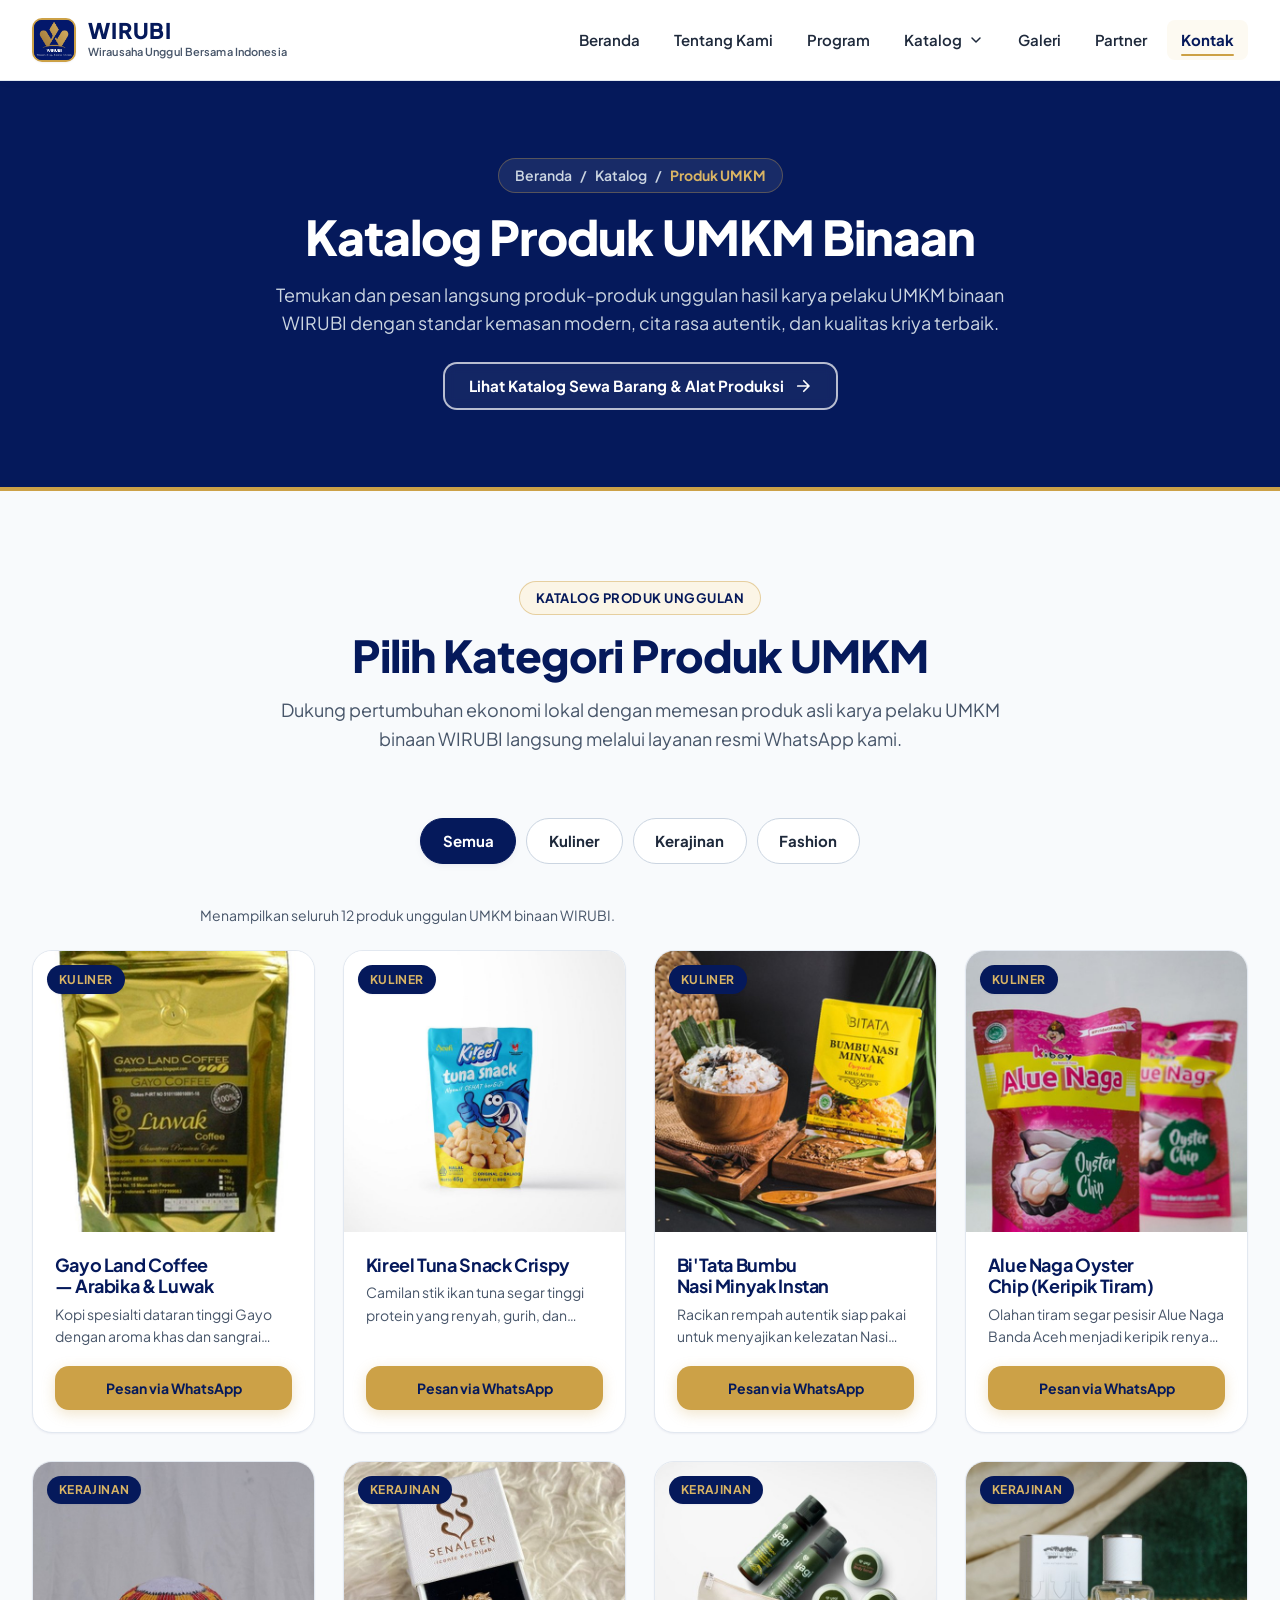
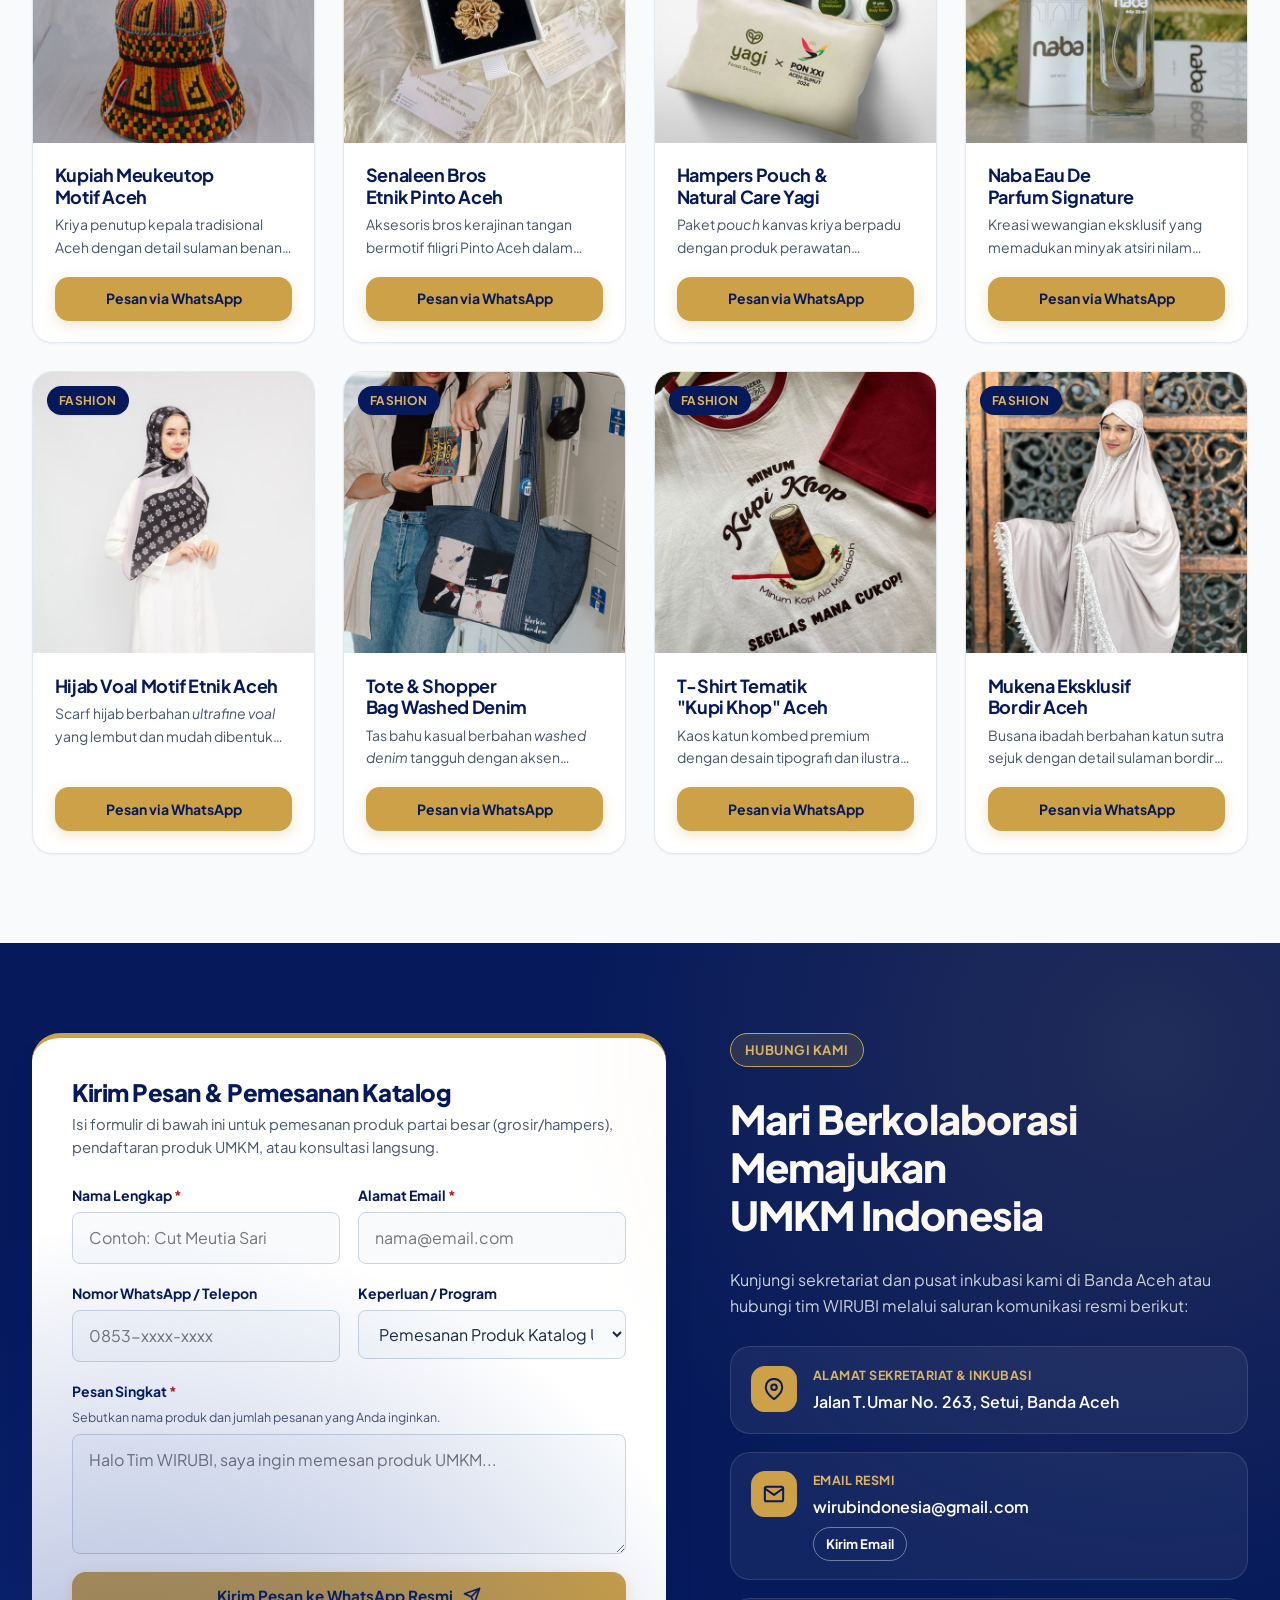
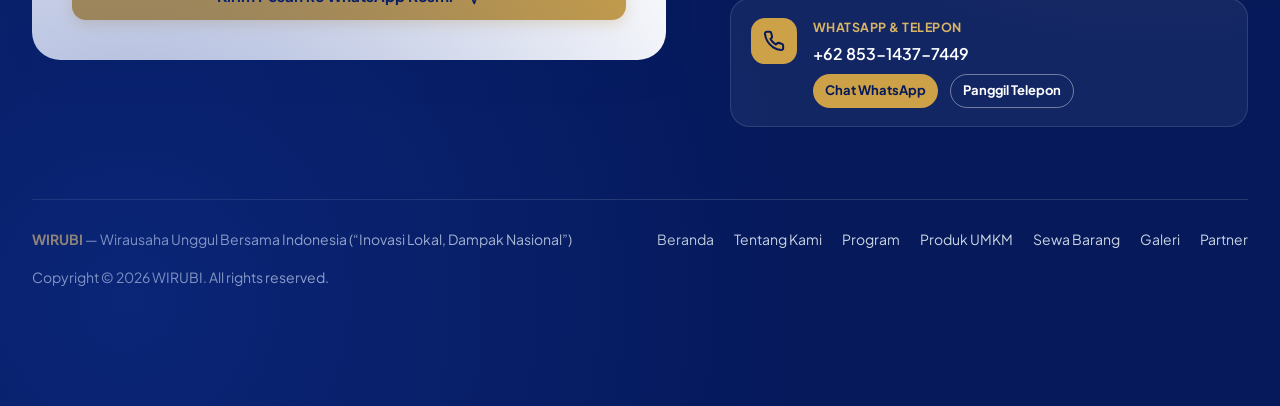
==== katalog-produk.html @ 093b43d0 "Add files via upload" ====
<!DOCTYPE html>
<html lang="id">
<head>
  <meta charset="utf-8">
  <meta name="viewport" content="width=device-width, initial-scale=1.0">
  <title>Katalog Produk UMKM Binaan — WIRUBI (Wirausaha Unggul Bersama Indonesia)</title>
  <meta name="description" content="Katalog produk unggulan karya UMKM binaan WIRUBI meliputi kategori Kuliner, Kerajinan, dan Fashion dengan pemesanan langsung via WhatsApp.">
  <meta name="theme-color" content="#05195B">

  <!-- Preconnect & Google Fonts (Plus Jakarta Sans) -->
  <link rel="preconnect" href="https://fonts.googleapis.com">
  <link rel="preconnect" href="https://fonts.gstatic.com" crossorigin>
  <link href="https://fonts.googleapis.com/css2?family=Plus+Jakarta+Sans:wght@400;500;600;700;800&display=swap" rel="stylesheet">

  <!-- Main Stylesheet -->
  <link rel="stylesheet" href="css/styles.css">

  <!-- Deferred Interactive Script -->
  <script defer src="js/main.js"></script>
</head>
<body>
  <!-- Skip Link for Accessibility -->
  <a href="#produk-umkm" class="skip-link">Lewati ke katalog produk</a>

  <!-- ====================================================================
       STICKY HEADER & NAVIGATION
       ==================================================================== -->
  <div class="site-header-wrapper">
    <header class="site-header">
      <div class="container navbar">
        <!-- Brand Logo Area (Left) -->
        <a href="index.html" class="brand" aria-label="WIRUBI - Wirausaha Unggul Bersama Indonesia, Kembali ke Beranda">
          <div class="brand__box">
            <img
              src="logo_wirubu.jpg.jpeg"
              alt="Logo Resmi WIRUBI"
              class="brand__logo-img"
              width="44"
              height="44"
            >
          </div>
          <div class="brand__text">
            <span class="brand__name">WIRUBI</span>
            <span class="brand__sub">Wirausaha Unggul Bersama Indonesia</span>
          </div>
        </a>

        <!-- Hamburger Toggle Button (Mobile & Tablet) -->
        <button
          type="button"
          id="nav-toggle"
          class="nav-toggle"
          aria-expanded="false"
          aria-controls="nav-panel"
          aria-label="Buka menu navigasi"
        >
          <svg class="nav-toggle__icon icon-menu" viewBox="0 0 24 24" fill="none" stroke="currentColor" stroke-width="2.25" stroke-linecap="round" aria-hidden="true">
            <path d="M4 6h16M4 12h16M4 18h16"/>
          </svg>
          <svg class="nav-toggle__icon icon-close" viewBox="0 0 24 24" fill="none" stroke="currentColor" stroke-width="2.25" stroke-linecap="round" aria-hidden="true">
            <path d="M6 6l12 12M6 18L18 6"/>
          </svg>
        </button>

        <!-- Navigation Menu (Right) -->
        <div id="nav-panel" class="nav-panel">
          <nav aria-label="Navigasi Utama">
            <ul class="nav-menu" role="list">
              <li><a href="index.html#beranda" class="nav-link">Beranda</a></li>
              <li><a href="index.html#tentang" class="nav-link">Tentang Kami</a></li>
              <li><a href="index.html#program" class="nav-link">Program</a></li>
              <li class="nav-dropdown">
                <button
                  type="button"
                  class="nav-link nav-dropdown__toggle"
                  aria-expanded="false"
                  aria-haspopup="true"
                  aria-current="true"
                  data-active-page="true"
                >
                  <span>Katalog</span>
                  <svg class="nav-dropdown__arrow" width="16" height="16" viewBox="0 0 24 24" fill="none" stroke="currentColor" stroke-width="2.25" stroke-linecap="round" stroke-linejoin="round" aria-hidden="true">
                    <polyline points="6 9 12 15 18 9"/>
                  </svg>
                </button>
                <ul class="nav-dropdown__menu" role="list" aria-label="Sub-menu Katalog">
                  <li>
                    <a href="katalog-produk.html" class="nav-dropdown__item" aria-current="page">Produk UMKM</a>
                  </li>
                  <li>
                    <a href="sewa-barang.html" class="nav-dropdown__item">Sewa Barang</a>
                  </li>
                </ul>
              </li>
              <li><a href="index.html#galeri" class="nav-link">Galeri</a></li>
              <li><a href="index.html#partner" class="nav-link">Partner</a></li>
              <li><a href="#kontak" class="nav-link">Kontak</a></li>
            </ul>
          </nav>
        </div>
      </div>
    </header>
  </div>

  <main id="main-content">
    <!-- ==================================================================
         PAGE HEADER BANNER
         ================================================================== -->
    <section class="page-banner" aria-labelledby="page-heading">
      <div class="container page-banner__inner">
        <nav aria-label="Breadcrumb" class="breadcrumb">
          <a href="index.html">Beranda</a>
          <span aria-hidden="true">/</span>
          <span>Katalog</span>
          <span aria-hidden="true">/</span>
          <span class="breadcrumb__current" aria-current="page">Produk UMKM</span>
        </nav>

        <h1 id="page-heading" class="page-banner__title">Katalog Produk UMKM Binaan</h1>
        <p class="page-banner__desc">
          Temukan dan pesan langsung produk-produk unggulan hasil karya pelaku UMKM binaan WIRUBI dengan standar kemasan modern, cita rasa autentik, dan kualitas kriya terbaik.
        </p>

        <div class="page-banner__switch">
          <a href="sewa-barang.html" class="btn btn--outline-white">
            <span>Lihat Katalog Sewa Barang &amp; Alat Produksi</span>
            <svg width="18" height="18" viewBox="0 0 24 24" fill="none" stroke="currentColor" stroke-width="2.25" stroke-linecap="round" stroke-linejoin="round" aria-hidden="true">
              <path d="M5 12h14M13 5l7 7-7 7"/>
            </svg>
          </a>
        </div>
      </div>
    </section>

    <!-- ==================================================================
         DAFTAR PRODUK UMKM BINAAN (#produk-umkm)
         ================================================================== -->
    <section id="produk-umkm" class="section section--canvas" aria-labelledby="katalog-heading">
      <div class="container">
        <div class="section-header">
          <span class="section-eyebrow">Katalog Produk Unggulan</span>
          <h2 id="katalog-heading" class="section-title">Pilih Kategori Produk UMKM</h2>
          <p>
            Dukung pertumbuhan ekonomi lokal dengan memesan produk asli karya pelaku UMKM binaan WIRUBI langsung melalui layanan resmi WhatsApp kami.
          </p>
        </div>

        <!-- Filter Kategori (Semua, Kuliner, Kerajinan, Fashion) -->
        <search aria-label="Filter kategori produk UMKM">
          <div class="catalog-filter" role="group" aria-label="Pilih kategori produk">
            <button type="button" class="filter-btn" data-filter="all" aria-pressed="true">Semua</button>
            <button type="button" class="filter-btn" data-filter="kuliner" aria-pressed="false">Kuliner</button>
            <button type="button" class="filter-btn" data-filter="kerajinan" aria-pressed="false">Kerajinan</button>
            <button type="button" class="filter-btn" data-filter="fashion" aria-pressed="false">Fashion</button>
          </div>
        </search>

        <p id="catalog-status" class="catalog-status" data-catalog-type="produk" aria-live="polite">
          Menampilkan seluruh 12 produk unggulan UMKM binaan WIRUBI.
        </p>

        <!-- Grid Produk (Rasio Gambar 1:1) -->
        <div class="catalog-grid">
          <!-- Produk 1: Kuliner -->
          <article class="product-card" data-category="kuliner">
            <div class="product-card__media">
              <img
                src="assets/images/produk-kopi-gayo.jpg"
                alt="Gayo Land Coffee - Kopi Arabika & Luwak Gayo Kemasan Premium"
                class="product-card__img"
                width="600"
                height="600"
                loading="lazy"
              >
              <span class="product-card__badge">Kuliner</span>
            </div>
            <div class="product-card__body">
              <div>
                <h3 class="product-card__title">Gayo Land Coffee — Arabika &amp; Luwak</h3>
                <p class="product-card__desc">
                  Kopi spesialti dataran tinggi Gayo dengan aroma khas dan sangrai presisi dalam kemasan <em>standing pouch</em> premium.
                </p>
              </div>
              <a
                href="https://wa.me/6285314377449?text=Halo%20WIRUBI,%20saya%20ingin%20memesan%20produk%20UMKM%20*Gayo%20Land%20Coffee%20(Arabika%20%26%20Luwak)*."
                target="_blank"
                rel="noopener noreferrer"
                class="btn btn--gold product-card__cta"
              >
                <span>Pesan via WhatsApp</span>
              </a>
            </div>
          </article>

          <!-- Produk 2: Kuliner -->
          <article class="product-card" data-category="kuliner">
            <div class="product-card__media">
              <img
                src="assets/images/produk-tuna-snack.jpg"
                alt="Kireel Tuna Snack - Camilan Ikan Tuna Gurih Khas Aceh"
                class="product-card__img"
                width="600"
                height="600"
                loading="lazy"
              >
              <span class="product-card__badge">Kuliner</span>
            </div>
            <div class="product-card__body">
              <div>
                <h3 class="product-card__title">Kireel Tuna Snack Crispy</h3>
                <p class="product-card__desc">
                  Camilan stik ikan tuna segar tinggi protein yang renyah, gurih, dan bebas pengawet buatan.
                </p>
              </div>
              <a
                href="https://wa.me/6285314377449?text=Halo%20WIRUBI,%20saya%20ingin%20memesan%20produk%20UMKM%20*Kireel%20Tuna%20Snack%20Crispy*."
                target="_blank"
                rel="noopener noreferrer"
                class="btn btn--gold product-card__cta"
              >
                <span>Pesan via WhatsApp</span>
              </a>
            </div>
          </article>

          <!-- Produk 3: Kuliner -->
          <article class="product-card" data-category="kuliner">
            <div class="product-card__media">
              <img
                src="assets/images/produk-bumbu-nasi.jpg"
                alt="Bi'Tata Bumbu Nasi Minyak & Rempah Khas Aceh"
                class="product-card__img"
                width="600"
                height="600"
                loading="lazy"
              >
              <span class="product-card__badge">Kuliner</span>
            </div>
            <div class="product-card__body">
              <div>
                <h3 class="product-card__title">Bi'Tata Bumbu Nasi Minyak Instan</h3>
                <p class="product-card__desc">
                  Racikan rempah autentik siap pakai untuk menyajikan kelezatan Nasi Minyak khas Aceh secara praktis di rumah.
                </p>
              </div>
              <a
                href="https://wa.me/6285314377449?text=Halo%20WIRUBI,%20saya%20ingin%20memesan%20produk%20UMKM%20*Bi'Tata%20Bumbu%20Nasi%20Minyak%20Instan*."
                target="_blank"
                rel="noopener noreferrer"
                class="btn btn--gold product-card__cta"
              >
                <span>Pesan via WhatsApp</span>
              </a>
            </div>
          </article>

          <!-- Produk 4: Kuliner -->
          <article class="product-card" data-category="kuliner">
            <div class="product-card__media">
              <img
                src="assets/images/produk-keripik-tiram.jpg"
                alt="Alue Naga Oyster Chip - Keripik Tiram Renyah Khas Pesisir Banda Aceh"
                class="product-card__img"
                width="600"
                height="600"
                loading="lazy"
              >
              <span class="product-card__badge">Kuliner</span>
            </div>
            <div class="product-card__body">
              <div>
                <h3 class="product-card__title">Alue Naga Oyster Chip (Keripik Tiram)</h3>
                <p class="product-card__desc">
                  Olahan tiram segar pesisir Alue Naga Banda Aceh menjadi keripik renyah bernutrisi tinggi dalam kemasan higienis.
                </p>
              </div>
              <a
                href="https://wa.me/6285314377449?text=Halo%20WIRUBI,%20saya%20ingin%20memesan%20produk%20UMKM%20*Alue%20Naga%20Oyster%20Chip%20(Keripik%20Tiram)*."
                target="_blank"
                rel="noopener noreferrer"
                class="btn btn--gold product-card__cta"
              >
                <span>Pesan via WhatsApp</span>
              </a>
            </div>
          </article>

          <!-- Produk 5: Kerajinan -->
          <article class="product-card" data-category="kerajinan">
            <div class="product-card__media">
              <img
                src="assets/images/produk-kupiah-aceh.jpg"
                alt="Kupiah Meukeutop Motif Tradisional Aceh"
                class="product-card__img"
                width="600"
                height="600"
                loading="lazy"
              >
              <span class="product-card__badge">Kerajinan</span>
            </div>
            <div class="product-card__body">
              <div>
                <h3 class="product-card__title">Kupiah Meukeutop Motif Aceh</h3>
                <p class="product-card__desc">
                  Kriya penutup kepala tradisional Aceh dengan detail sulaman benang presisi dan perpaduan warna budaya yang elegan.
                </p>
              </div>
              <a
                href="https://wa.me/6285314377449?text=Halo%20WIRUBI,%20saya%20ingin%20memesan%20produk%20UMKM%20*Kupiah%20Meukeutop%20Motif%20Aceh*."
                target="_blank"
                rel="noopener noreferrer"
                class="btn btn--gold product-card__cta"
              >
                <span>Pesan via WhatsApp</span>
              </a>
            </div>
          </article>

          <!-- Produk 6: Kerajinan -->
          <article class="product-card" data-category="kerajinan">
            <div class="product-card__media">
              <img
                src="assets/images/produk-bros-etnik.jpg"
                alt="Senaleen Bros Etnik Pinto Aceh Lapis Emas"
                class="product-card__img"
                width="600"
                height="600"
                loading="lazy"
              >
              <span class="product-card__badge">Kerajinan</span>
            </div>
            <div class="product-card__body">
              <div>
                <h3 class="product-card__title">Senaleen Bros Etnik Pinto Aceh</h3>
                <p class="product-card__desc">
                  Aksesoris bros kerajinan tangan bermotif filigri Pinto Aceh dalam kotak eksklusif, cocok untuk cenderamata resmi.
                </p>
              </div>
              <a
                href="https://wa.me/6285314377449?text=Halo%20WIRUBI,%20saya%20ingin%20memesan%20produk%20UMKM%20*Senaleen%20Bros%20Etnik%20Pinto%20Aceh*."
                target="_blank"
                rel="noopener noreferrer"
                class="btn btn--gold product-card__cta"
              >
                <span>Pesan via WhatsApp</span>
              </a>
            </div>
          </article>

          <!-- Produk 7: Kerajinan -->
          <article class="product-card" data-category="kerajinan">
            <div class="product-card__media">
              <img
                src="assets/images/produk-hampers-yagi.jpg"
                alt="Paket Pouch Souvenir & Perawatan Alami Yagi"
                class="product-card__img"
                width="600"
                height="600"
                loading="lazy"
              >
              <span class="product-card__badge">Kerajinan</span>
            </div>
            <div class="product-card__body">
              <div>
                <h3 class="product-card__title">Hampers Pouch &amp; Natural Care Yagi</h3>
                <p class="product-card__desc">
                  Paket <em>pouch</em> kanvas kriya berpadu dengan produk perawatan berbahan alami lokal yang ramah lingkungan.
                </p>
              </div>
              <a
                href="https://wa.me/6285314377449?text=Halo%20WIRUBI,%20saya%20ingin%20memesan%20produk%20UMKM%20*Hampers%20Pouch%20%26%20Natural%20Care%20Yagi*."
                target="_blank"
                rel="noopener noreferrer"
                class="btn btn--gold product-card__cta"
              >
                <span>Pesan via WhatsApp</span>
              </a>
            </div>
          </article>

          <!-- Produk 8: Kerajinan -->
          <article class="product-card" data-category="kerajinan">
            <div class="product-card__media">
              <img
                src="assets/images/produk-parfum-naba.jpg"
                alt="Naba Eau De Parfum Kreasi Wewangian Lokal"
                class="product-card__img"
                width="600"
                height="600"
                loading="lazy"
              >
              <span class="product-card__badge">Kerajinan</span>
            </div>
            <div class="product-card__body">
              <div>
                <h3 class="product-card__title">Naba Eau De Parfum Signature</h3>
                <p class="product-card__desc">
                  Kreasi wewangian eksklusif yang memadukan minyak atsiri nilam Aceh berkualitas ekspor dengan ketahanan aroma sepanjang hari.
                </p>
              </div>
              <a
                href="https://wa.me/6285314377449?text=Halo%20WIRUBI,%20saya%20ingin%20memesan%20produk%20UMKM%20*Naba%20Eau%20De%20Parfum%20Signature*."
                target="_blank"
                rel="noopener noreferrer"
                class="btn btn--gold product-card__cta"
              >
                <span>Pesan via WhatsApp</span>
              </a>
            </div>
          </article>

          <!-- Produk 9: Fashion -->
          <article class="product-card" data-category="fashion">
            <div class="product-card__media">
              <img
                src="assets/images/produk-hijab-etnik.jpg"
                alt="Hijab Voal Motif Etnik Kontemporer Aceh"
                class="product-card__img"
                width="600"
                height="600"
                loading="lazy"
              >
              <span class="product-card__badge">Fashion</span>
            </div>
            <div class="product-card__body">
              <div>
                <h3 class="product-card__title">Hijab Voal Motif Etnik Aceh</h3>
                <p class="product-card__desc">
                  Scarf hijab berbahan <em>ultrafine voal</em> yang lembut dan mudah dibentuk dengan motif geometris khas warisan budaya Aceh.
                </p>
              </div>
              <a
                href="https://wa.me/6285314377449?text=Halo%20WIRUBI,%20saya%20ingin%20memesan%20produk%20UMKM%20*Hijab%20Voal%20Motif%20Etnik%20Aceh*."
                target="_blank"
                rel="noopener noreferrer"
                class="btn btn--gold product-card__cta"
              >
                <span>Pesan via WhatsApp</span>
              </a>
            </div>
          </article>

          <!-- Produk 10: Fashion -->
          <article class="product-card" data-category="fashion">
            <div class="product-card__media">
              <img
                src="assets/images/produk-totebag-denim.jpg"
                alt="Tote & Shopper Bag Washed Denim Motif Lokal"
                class="product-card__img"
                width="600"
                height="600"
                loading="lazy"
              >
              <span class="product-card__badge">Fashion</span>
            </div>
            <div class="product-card__body">
              <div>
                <h3 class="product-card__title">Tote &amp; Shopper Bag Washed Denim</h3>
                <p class="product-card__desc">
                  Tas bahu kasual berbahan <em>washed denim</em> tangguh dengan aksen ilustrasi budaya lokal dan kompartemen fungsional.
                </p>
              </div>
              <a
                href="https://wa.me/6285314377449?text=Halo%20WIRUBI,%20saya%20ingin%20memesan%20produk%20UMKM%20*Tote%20%26%20Shopper%20Bag%20Washed%20Denim*."
                target="_blank"
                rel="noopener noreferrer"
                class="btn btn--gold product-card__cta"
              >
                <span>Pesan via WhatsApp</span>
              </a>
            </div>
          </article>

          <!-- Produk 11: Fashion -->
          <article class="product-card" data-category="fashion">
            <div class="product-card__media">
              <img
                src="assets/images/produk-kaos-aceh.jpg"
                alt="Kaos Katun Ilustrasi Kupi Khop Khas Aceh"
                class="product-card__img"
                width="600"
                height="600"
                loading="lazy"
              >
              <span class="product-card__badge">Fashion</span>
            </div>
            <div class="product-card__body">
              <div>
                <h3 class="product-card__title">T-Shirt Tematik "Kupi Khop" Aceh</h3>
                <p class="product-card__desc">
                  Kaos katun kombed premium dengan desain tipografi dan ilustrasi kreatif yang mengangkat cerita kuliner dan tradisi lokal.
                </p>
              </div>
              <a
                href="https://wa.me/6285314377449?text=Halo%20WIRUBI,%20saya%20ingin%20memesan%20produk%20UMKM%20*T-Shirt%20Tematik%20Kupi%20Khop%20Aceh*."
                target="_blank"
                rel="noopener noreferrer"
                class="btn btn--gold product-card__cta"
              >
                <span>Pesan via WhatsApp</span>
              </a>
            </div>
          </article>

          <!-- Produk 12: Fashion -->
          <article class="product-card" data-category="fashion">
            <div class="product-card__media">
              <img
                src="assets/images/produk-mukena-bordir.jpg"
                alt="Mukena Eksklusif Bordir Kerawang Khas Aceh"
                class="product-card__img"
                width="600"
                height="600"
                loading="lazy"
              >
              <span class="product-card__badge">Fashion</span>
            </div>
            <div class="product-card__body">
              <div>
                <h3 class="product-card__title">Mukena Eksklusif Bordir Aceh</h3>
                <p class="product-card__desc">
                  Busana ibadah berbahan katun sutra sejuk dengan detail sulaman bordir khas pengrajin perempuan binaan WIRUBI.
                </p>
              </div>
              <a
                href="https://wa.me/6285314377449?text=Halo%20WIRUBI,%20saya%20ingin%20memesan%20produk%20UMKM%20*Mukena%20Eksklusif%20Bordir%20Aceh*."
                target="_blank"
                rel="noopener noreferrer"
                class="btn btn--gold product-card__cta"
              >
                <span>Pesan via WhatsApp</span>
              </a>
            </div>
          </article>
        </div>
      </div>
    </section>
  </main>

  <!-- ====================================================================
       KONTAK & FOOTER (#kontak)
       ==================================================================== -->
  <footer id="kontak" class="section contact-footer" aria-labelledby="kontak-heading">
    <div class="container">
      <div class="contact-grid">
        <!-- Sebelah Kiri: Form Pesan Singkat / Hubungi Kami -->
        <div class="contact-form-card">
          <h2 class="contact-form-card__title">Kirim Pesan &amp; Pemesanan Katalog</h2>
          <p class="contact-form-card__subtitle">
            Isi formulir di bawah ini untuk pemesanan produk partai besar (grosir/hampers), pendaftaran produk UMKM, atau konsultasi langsung.
          </p>

          <form id="contact-form" action="#kontak" method="POST" novalidate>
            <div class="form-row form-row--2col">
              <div class="form-field">
                <label for="nama" class="form-label">Nama Lengkap <span aria-hidden="true">*</span></label>
                <input
                  type="text"
                  id="nama"
                  name="nama"
                  class="form-control"
                  autocomplete="name"
                  placeholder="Contoh: Cut Meutia Sari"
                  required
                >
                <span class="field-error">Mohon isi nama lengkap Anda.</span>
              </div>

              <div class="form-field">
                <label for="email" class="form-label">Alamat Email <span aria-hidden="true">*</span></label>
                <input
                  type="email"
                  id="email"
                  name="email"
                  class="form-control"
                  autocomplete="email"
                  inputmode="email"
                  autocorrect="off"
                  autocapitalize="off"
                  spellcheck="false"
                  placeholder="nama@email.com"
                  required
                >
                <span class="field-error">Mohon masukkan alamat email yang valid.</span>
              </div>
            </div>

            <div class="form-row form-row--2col">
              <div class="form-field">
                <label for="telepon" class="form-label">Nomor WhatsApp / Telepon</label>
                <input
                  type="tel"
                  id="telepon"
                  name="telepon"
                  class="form-control"
                  autocomplete="tel"
                  inputmode="tel"
                  placeholder="0853-xxxx-xxxx"
                >
              </div>

              <div class="form-field">
                <label for="topik" class="form-label">Keperluan / Program</label>
                <select id="topik" name="topik" class="form-control">
                  <option value="Pemesanan Produk Katalog UMKM" selected>Pemesanan Produk Katalog UMKM</option>
                  <option value="Sewa Barang & Peralatan Produksi UMKM">Sewa Barang &amp; Peralatan Produksi UMKM</option>
                  <option value="Pendaftaran UMKM Binaan & Mentoring">Pendaftaran UMKM Binaan &amp; Mentoring</option>
                  <option value="Kerja Sama Kemitraan / Sponsor">Kerja Sama Kemitraan / Sponsor</option>
                </select>
              </div>
            </div>

            <div class="form-row">
              <div class="form-field">
                <label for="pesan" class="form-label">Pesan Singkat <span aria-hidden="true">*</span></label>
                <span id="pesan-hint" class="form-hint">Sebutkan nama produk dan jumlah pesanan yang Anda inginkan.</span>
                <textarea
                  id="pesan"
                  name="pesan"
                  class="form-control"
                  aria-describedby="pesan-hint"
                  placeholder="Halo Tim WIRUBI, saya ingin memesan produk UMKM..."
                  required
                ></textarea>
                <span class="field-error">Mohon tuliskan pesan singkat Anda.</span>
              </div>
            </div>

            <button type="submit" class="btn btn--gold" style="inline-size: 100%;">
              <span>Kirim Pesan ke WhatsApp Resmi</span>
              <svg width="18" height="18" viewBox="0 0 24 24" fill="none" stroke="currentColor" stroke-width="2.25" stroke-linecap="round" stroke-linejoin="round" aria-hidden="true">
                <line x1="22" y1="2" x2="11" y2="13"/>
                <polygon points="22 2 15 22 11 13 2 9 22 2"/>
              </svg>
            </button>

            <div id="form-status" class="form-status form-status--success" role="status" aria-live="polite" hidden></div>
          </form>
        </div>

        <!-- Sebelah Kanan: Informasi Kontak Resmi -->
        <div class="contact-info">
          <span class="contact-info__eyebrow">Hubungi Kami</span>
          <h2 id="kontak-heading" class="contact-info__title">Mari Berkolaborasi Memajukan UMKM Indonesia</h2>
          <p class="contact-info__desc">
            Kunjungi sekretariat dan pusat inkubasi kami di Banda Aceh atau hubungi tim WIRUBI melalui saluran komunikasi resmi berikut:
          </p>

          <div class="contact-list">
            <!-- Alamat -->
            <div class="contact-item">
              <div class="contact-item__icon" aria-hidden="true">
                <svg width="22" height="22" viewBox="0 0 24 24" fill="none" stroke="currentColor" stroke-width="2.2" stroke-linecap="round" stroke-linejoin="round">
                  <path d="M21 10c0 7-9 13-9 13s-9-6-9-13a9 9 0 0 1 18 0z"/>
                  <circle cx="12" cy="10" r="3"/>
                </svg>
              </div>
              <div>
                <span class="contact-item__label">Alamat Sekretariat &amp; Inkubasi</span>
                <p class="contact-item__value">Jalan T.Umar No. 263, Setui, Banda Aceh</p>
              </div>
            </div>

            <!-- Email -->
            <div class="contact-item">
              <div class="contact-item__icon" aria-hidden="true">
                <svg width="22" height="22" viewBox="0 0 24 24" fill="none" stroke="currentColor" stroke-width="2.2" stroke-linecap="round" stroke-linejoin="round">
                  <path d="M4 4h16c1.1 0 2 .9 2 2v12c0 1.1-.9 2-2 2H4c-1.1 0-2-.9-2-2V6c0-1.1.9-2 2-2z"/>
                  <polyline points="22,6 12,13 2,6"/>
                </svg>
              </div>
              <div>
                <span class="contact-item__label">Email Resmi</span>
                <p class="contact-item__value">
                  <a href="mailto:wirubindonesia@gmail.com">wirubindonesia@gmail.com</a>
                </p>
                <div class="contact-item__links">
                  <a href="mailto:wirubindonesia@gmail.com" class="contact-chip contact-chip--outline">
                    Kirim Email
                  </a>
                </div>
              </div>
            </div>

            <!-- WhatsApp / Telepon -->
            <div class="contact-item">
              <div class="contact-item__icon" aria-hidden="true">
                <svg width="22" height="22" viewBox="0 0 24 24" fill="none" stroke="currentColor" stroke-width="2.2" stroke-linecap="round" stroke-linejoin="round">
                  <path d="M22 16.92v3a2 2 0 0 1-2.18 2 19.79 19.79 0 0 1-8.63-3.07 19.5 19.5 0 0 1-6-6 19.79 19.79 0 0 1-3.07-8.67A2 2 0 0 1 4.11 2h3a2 2 0 0 1 2 1.72 12.84 12.84 0 0 0 .7 2.81 2 2 0 0 1-.45 2.11L8.09 9.91a16 16 0 0 0 6 6l1.27-1.27a2 2 0 0 1 2.11-.45 12.84 12.84 0 0 0 2.81.7A2 2 0 0 1 22 16.92z"/>
                </svg>
              </div>
              <div>
                <span class="contact-item__label">WhatsApp &amp; Telepon</span>
                <p class="contact-item__value">+62 853-1437-7449</p>
                <div class="contact-item__links">
                  <a
                    href="https://wa.me/6285314377449"
                    target="_blank"
                    rel="noopener noreferrer"
                    class="contact-chip"
                  >
                    Chat WhatsApp
                  </a>
                  <a href="tel:+6285314377449" class="contact-chip contact-chip--outline">
                    Panggil Telepon
                  </a>
                </div>
              </div>
            </div>
          </div>
        </div>
      </div>

      <!-- Footer Bottom Copyright -->
      <div class="footer-bottom">
        <div class="footer-brand-summary">
          <span><strong>WIRUBI</strong> — Wirausaha Unggul Bersama Indonesia (“Inovasi Lokal, Dampak Nasional”)</span>
        </div>

        <nav aria-label="Tautan Footer">
          <ul class="footer-links" role="list">
            <li><a href="index.html#beranda">Beranda</a></li>
            <li><a href="index.html#tentang">Tentang Kami</a></li>
            <li><a href="index.html#program">Program</a></li>
            <li><a href="katalog-produk.html">Produk UMKM</a></li>
            <li><a href="sewa-barang.html">Sewa Barang</a></li>
            <li><a href="index.html#galeri">Galeri</a></li>
            <li><a href="index.html#partner">Partner</a></li>
          </ul>
        </nav>

        <p>Copyright &copy; 2026 WIRUBI. All rights reserved.</p>
      </div>
    </div>
  </footer>
</body>
</html>
---- css/styles.css ----
@layer reset, base, theme, layout, components, utilities;

/* ==========================================================================
   1. RESET LAYER (Targeted semantic resets, no heavy global overrides)
   ========================================================================== */
@layer reset {
  *,
  *::before,
  *::after {
    box-sizing: border-box;
  }

  body,
  h1,
  h2,
  h3,
  h4,
  p,
  figure,
  blockquote,
  dl,
  dd,
  ul,
  ol {
    margin: 0;
  }

  ul,
  ol {
    padding: 0;
    list-style: none;
  }

  img,
  picture,
  svg,
  video {
    display: block;
    max-inline-size: 100%;
    block-size: auto;
  }

  input,
  button,
  textarea,
  select {
    font: inherit;
    color: inherit;
  }
}

/* ==========================================================================
   2. THEME LAYER (60-30-10 Brand Color System & Design Tokens)
   ========================================================================== */
@layer theme {
  :root {
    /* 30% Primary Color: Royal Navy */
    --color-navy-950: #030e35;
    --color-navy-900: #05195B;
    --color-navy-800: #0a2472;
    --color-navy-700: #123499;
    --color-navy-100: #e0e7ff;
    --color-navy-50: #eef2ff;

    /* 60% Secondary / Neutral Canvas */
    --color-white: #FFFFFF;
    --color-canvas: #F8FAFC;
    --color-surface-muted: #F1F5F9;
    --color-border: #E2E8F0;
    --color-border-strong: #CBD5E1;
    --color-text-body: #1E293B;
    --color-text-muted: #475569;
    --color-text-on-navy: #F8FAFC;
    --color-text-on-navy-muted: #CBD5E1;

    /* 10% Accent Color: Warm Gold */
    --color-gold-600: #b58932;
    --color-gold-500: #CCA147;
    --color-gold-400: #d9b464;
    --color-gold-300: #e6cb8a;
    --color-gold-100: #fbf5e6;
    --color-gold-50: #fdfaf2;

    /* Semantic Status Colors (WCAG AA Checked) */
    --color-success: #15803d;
    --color-success-bg: #dcfce7;
    --color-danger: #b91c1c;
    --color-danger-bg: #fee2e2;
    --color-whatsapp: #25D366;
    --color-whatsapp-dark: #128C7E;

    /* Typography */
    --font-sans: 'Plus Jakarta Sans', 'Inter', system-ui, -apple-system, BlinkMacSystemFont, 'Segoe UI', Roboto, sans-serif;
    --font-display: 'Plus Jakarta Sans', system-ui, -apple-system, sans-serif;

    /* Spacing & Sizing */
    --container-max: 1240px;
    --header-height: 5rem;
    --radius-sm: 0.5rem;
    --radius-md: 0.875rem;
    --radius-lg: 1.25rem;
    --radius-xl: 1.75rem;
    --radius-pill: 9999px;

    /* Shadows */
    --shadow-xs: 0 1px 2px 0 rgb(5 25 91 / 0.05);
    --shadow-sm: 0 2px 8px -2px rgb(5 25 91 / 0.08), 0 1px 3px -1px rgb(5 25 91 / 0.05);
    --shadow-md: 0 10px 25px -5px rgb(5 25 91 / 0.08), 0 4px 10px -3px rgb(5 25 91 / 0.04);
    --shadow-lg: 0 20px 40px -12px rgb(5 25 91 / 0.14);
    --shadow-gold: 0 8px 24px -4px rgb(204 161 71 / 0.35);

    /* Transitions */
    --ease-out: cubic-bezier(0.16, 1, 0.3, 1);
    --transition-fast: 180ms cubic-bezier(0.16, 1, 0.3, 1);
    --transition-base: 280ms cubic-bezier(0.16, 1, 0.3, 1);
  }
}

/* ==========================================================================
   3. BASE LAYER
   ========================================================================== */
@layer base {
  html {
    scroll-behavior: smooth;
    scroll-padding-block-start: calc(var(--header-height) + 1rem);
    font-family: var(--font-sans);
    color: var(--color-text-body);
    background-color: var(--color-canvas);
    line-height: 1.6;
    -webkit-text-size-adjust: 100%;
  }

  @media (prefers-reduced-motion: reduce) {
    html {
      scroll-behavior: auto;
    }
    *:not(.marquee-track),
    *::before,
    *::after {
      animation-duration: 0.01ms !important;
      animation-iteration-count: 1 !important;
      transition-duration: 0.01ms !important;
      scroll-behavior: auto !important;
    }
  }

  body {
    min-block-size: 100dvh;
    overflow-x: clip;
    background-color: var(--color-canvas);
    color: var(--color-text-body);
    text-align: start;
  }

  h1,
  h2,
  h3,
  h4 {
    font-family: var(--font-display);
    color: var(--color-navy-900);
    line-height: 1.2;
    letter-spacing: -0.02em;
    text-wrap: balance;
  }

  p {
    text-wrap: pretty;
    max-inline-size: 75ch;
  }

  a {
    color: inherit;
    text-decoration: none;
    transition: color var(--transition-fast);
  }

  /* High-visibility keyboard focus indicator (WCAG 2.4.7 / 2.4.11) */
  :focus-visible {
    outline: 3px solid var(--color-gold-500);
    outline-offset: 3px;
  }

  [inert],
  [inert] * {
    opacity: 0.5;
    pointer-events: none;
    user-select: none;
  }
}

/* ==========================================================================
   4. LAYOUT LAYER
   ========================================================================== */
@layer layout {
  .container {
    inline-size: min(100% - 2.5rem, var(--container-max));
    margin-inline: auto;
  }

  @media (min-width: 768px) {
    .container {
      inline-size: min(100% - 4rem, var(--container-max));
    }
  }

  .section {
    padding-block: clamp(4rem, 7vw, 6.5rem);
    position: relative;
  }

  .section--white {
    background-color: var(--color-white);
  }

  .section--canvas {
    background-color: var(--color-canvas);
  }

  .section--navy {
    background-color: var(--color-navy-900);
    color: var(--color-text-on-navy);
  }

  .section-header {
    max-inline-size: 48rem;
    margin-inline: auto;
    margin-block-end: clamp(2.5rem, 5vw, 4rem);
    text-align: center;
  }

  .section-header p {
    margin-inline: auto;
    color: var(--color-text-muted);
    font-size: clamp(1rem, 0.95rem + 0.25vw, 1.125rem);
    margin-block-start: 0.875rem;
  }

  .section-eyebrow {
    display: inline-flex;
    align-items: center;
    gap: 0.5rem;
    padding: 0.375rem 0.95rem;
    border-radius: var(--radius-pill);
    background-color: var(--color-gold-100);
    color: var(--color-navy-900);
    border: 1px solid rgb(204 161 71 / 0.45);
    font-size: 0.8125rem;
    font-weight: 700;
    letter-spacing: 0.04em;
    text-transform: uppercase;
    margin-block-end: 0.875rem;
  }

  .section-title {
    font-size: clamp(1.875rem, 1.4rem + 2vw, 2.75rem);
    font-weight: 800;
    color: var(--color-navy-900);
  }

  .section--navy .section-title {
    color: var(--color-white);
  }

  .section--navy .section-header p {
    color: var(--color-text-on-navy-muted);
  }
}

/* ==========================================================================
   5. COMPONENTS LAYER
   ========================================================================== */
@layer components {
  /* Skip Link for Keyboard Accessibility */
  .skip-link {
    position: fixed;
    inset-block-start: 0.75rem;
    inset-inline-start: 0.75rem;
    z-index: 9999;
    padding: 0.75rem 1.25rem;
    background-color: var(--color-gold-500);
    color: var(--color-navy-900);
    font-weight: 800;
    border-radius: var(--radius-sm);
    box-shadow: var(--shadow-md);
    transform: translateY(-200%);
    transition: transform var(--transition-fast);
  }

  .skip-link:focus {
    transform: translateY(0);
  }

  /* Buttons (Strict WCAG AA 7.8:1 contrast on Gold CTA) */
  .btn {
    display: inline-flex;
    align-items: center;
    justify-content: safe center;
    gap: 0.625rem;
    min-block-size: 3rem;
    padding: 0.75rem 1.5rem;
    border-radius: var(--radius-md);
    font-weight: 700;
    font-size: 0.95rem;
    line-height: 1.2;
    border: 2px solid transparent;
    cursor: pointer;
    transition:
      transform var(--transition-fast),
      background-color var(--transition-fast),
      border-color var(--transition-fast),
      box-shadow var(--transition-fast),
      color var(--transition-fast);
    text-align: center;
    white-space: nowrap;
  }

  .btn:active:not(:disabled) {
    transform: translateY(1px);
  }

  /* Primary Gold Button: #CCA147 bg with #05195B text (~7.8:1 contrast) */
  .btn--gold {
    background-color: var(--color-gold-500);
    color: var(--color-navy-900);
    box-shadow: 0 4px 14px rgb(204 161 71 / 0.28);
  }

  .btn--gold:hover:not(:disabled) {
    background-color: var(--color-gold-400);
    color: var(--color-navy-950);
    box-shadow: var(--shadow-gold);
    transform: translateY(-2px);
  }

  /* Secondary Outline White Button (Hero) */
  .btn--outline-white {
    background-color: rgb(255 255 255 / 0.06);
    color: var(--color-white);
    border-color: rgb(255 255 255 / 0.7);
    backdrop-filter: blur(6px);
  }

  .btn--outline-white:hover:not(:disabled) {
    background-color: var(--color-white);
    color: var(--color-navy-900);
    border-color: var(--color-white);
    transform: translateY(-2px);
  }

  /* Navy Button */
  .btn--navy {
    background-color: var(--color-navy-900);
    color: var(--color-white);
  }

  .btn--navy:hover:not(:disabled) {
    background-color: var(--color-navy-800);
    transform: translateY(-2px);
    box-shadow: var(--shadow-md);
  }

  /* Outline Navy Button */
  .btn--outline-navy {
    background-color: transparent;
    color: var(--color-navy-900);
    border-color: var(--color-navy-900);
  }

  .btn--outline-navy:hover:not(:disabled) {
    background-color: var(--color-navy-900);
    color: var(--color-white);
    transform: translateY(-2px);
  }

  /* ------------------------------------------------------------------------
     STICKY NAVBAR (#FFFFFF background, #E2E8F0 border, soft drop-shadow)
     ------------------------------------------------------------------------ */
  .site-header-wrapper {
    overflow-anchor: none;
  }

  .site-header {
    position: sticky;
    inset-block-start: 0;
    z-index: 100;
    background-color: var(--color-white);
    border-block-end: 1px solid var(--color-border);
    box-shadow: var(--shadow-sm);
    container-type: scroll-state;
    container-name: site-header;
    transition: box-shadow var(--transition-base), background-color var(--transition-base);
  }

  .site-header.is-stuck {
    background-color: rgb(255 255 255 / 0.96);
    backdrop-filter: blur(12px);
    box-shadow: var(--shadow-md);
  }

  @container site-header scroll-state(stuck: top) {
    .navbar {
      block-size: 4.5rem;
    }
  }

  .navbar {
    display: flex;
    align-items: safe center;
    justify-content: space-between;
    gap: 1rem;
    block-size: var(--header-height);
    transition: block-size var(--transition-base);
  }

  /* Brand Logo Area (Left) */
  .brand {
    display: inline-flex;
    align-items: center;
    gap: 0.75rem;
    text-decoration: none;
    flex-shrink: 0;
  }

  .brand__box {
    inline-size: 2.75rem;
    block-size: 2.75rem;
    border-radius: 0.625rem;
    background-color: var(--color-navy-900);
    border: 2px solid var(--color-gold-500);
    display: grid;
    place-items: center;
    overflow: clip;
    box-shadow: var(--shadow-xs);
    flex-shrink: 0;
  }

  .brand__logo-img {
    inline-size: 100%;
    block-size: 100%;
    object-fit: cover;
  }

  .brand__text {
    display: flex;
    flex-direction: column;
  }

  .brand__name {
    font-size: 1.35rem;
    font-weight: 800;
    letter-spacing: 0.04em;
    color: var(--color-navy-900);
    line-height: 1.1;
  }

  .brand__sub {
    font-size: 0.6875rem;
    font-weight: 600;
    color: var(--color-text-muted);
    letter-spacing: 0.01em;
  }

  /* Navigation Menu (Right) */
  .nav-menu {
    display: flex;
    align-items: center;
    gap: 0.375rem;
    scroll-target-group: auto;
  }

  .nav-link {
    position: relative;
    display: inline-flex;
    align-items: center;
    padding: 0.5rem 0.875rem;
    border-radius: var(--radius-sm);
    font-size: 0.9375rem;
    font-weight: 600;
    color: var(--color-text-body);
    transition: color var(--transition-fast), background-color var(--transition-fast);
  }

  .nav-link:hover {
    color: var(--color-navy-900);
    background-color: var(--color-surface-muted);
  }

  .nav-link:is(:target-current, .\:target-current, [aria-current="true"]) {
    color: var(--color-navy-900);
    font-weight: 700;
    background-color: var(--color-gold-50);
  }

  .nav-link:is(:target-current, .\:target-current, [aria-current="true"])::after {
    content: "";
    position: absolute;
    inset-inline: 0.875rem;
    inset-block-end: 0.25rem;
    block-size: 2.5px;
    border-radius: var(--radius-pill);
    background-color: var(--color-gold-500);
  }

  /* Dropdown Menu (Katalog) */
  .nav-dropdown {
    position: relative;
  }

  .nav-dropdown__toggle {
    gap: 0.35rem;
    background: transparent;
    border: none;
    cursor: pointer;
    inline-size: 100%;
    justify-content: space-between;
  }

  .nav-dropdown__arrow {
    inline-size: 1rem;
    block-size: 1rem;
    transition: transform var(--transition-fast);
    flex-shrink: 0;
  }

  .nav-dropdown.is-open .nav-dropdown__arrow,
  .nav-dropdown__toggle[aria-expanded="true"] .nav-dropdown__arrow {
    transform: rotate(180deg);
  }

  .nav-dropdown__menu {
    background-color: #FFFFFF;
    border: 1px solid #E2E8F0;
    border-radius: 14px;
    box-shadow:
      0 14px 32px -6px rgb(5 25 91 / 0.12),
      0 4px 12px -2px rgb(5 25 91 / 0.06);
    padding: 0.5rem;
    display: flex;
    flex-direction: column;
    gap: 0.25rem;
    z-index: 110;
  }

  .nav-dropdown__item {
    display: flex;
    align-items: center;
    justify-content: space-between;
    padding: 0.65rem 0.95rem;
    border-radius: 10px;
    font-size: 0.9375rem;
    font-weight: 600;
    color: #1E293B;
    transition:
      background-color var(--transition-fast),
      color var(--transition-fast),
      padding-inline-start var(--transition-fast);
    white-space: nowrap;
  }

  .nav-dropdown__item:hover,
  .nav-dropdown__item:focus-visible {
    background-color: #F8FAFC;
    color: #05195B;
  }

  .nav-dropdown__item[aria-current="page"] {
    background-color: var(--color-gold-50);
    color: #05195B;
    font-weight: 700;
  }

  @media (min-width: 1025px) {
    .nav-dropdown__menu {
      position: absolute;
      inset-block-start: calc(100% + 0.5rem);
      inset-inline-start: 0;
      min-inline-size: 13.5rem;
      opacity: 0;
      visibility: hidden;
      transform: translateY(8px);
      transition:
        opacity var(--transition-fast),
        transform var(--transition-fast),
        visibility var(--transition-fast);
    }

    /* Invisible hover bridge between trigger and dropdown box */
    .nav-dropdown__menu::before {
      content: "";
      position: absolute;
      inset-block-start: -0.65rem;
      inset-inline: 0;
      block-size: 0.65rem;
    }

    .nav-dropdown:hover .nav-dropdown__menu,
    .nav-dropdown:focus-within .nav-dropdown__menu,
    .nav-dropdown.is-open .nav-dropdown__menu {
      opacity: 1;
      visibility: visible;
      transform: translateY(0);
    }

    .nav-dropdown:hover .nav-dropdown__arrow,
    .nav-dropdown:focus-within .nav-dropdown__arrow {
      transform: rotate(180deg);
    }
  }

  /* Hamburger Button (Mobile/Tablet) */
  .nav-toggle {
    display: none;
    align-items: center;
    justify-content: center;
    inline-size: 2.875rem;
    block-size: 2.875rem;
    border-radius: var(--radius-sm);
    border: 1px solid var(--color-border);
    background-color: var(--color-white);
    color: var(--color-navy-900);
    cursor: pointer;
    transition: background-color var(--transition-fast), border-color var(--transition-fast);
  }

  .nav-toggle:hover {
    background-color: var(--color-surface-muted);
    border-color: var(--color-navy-900);
  }

  .nav-toggle__icon {
    inline-size: 1.5rem;
    block-size: 1.5rem;
  }

  .nav-toggle[aria-expanded="true"] .icon-menu {
    display: none;
  }

  .nav-toggle[aria-expanded="false"] .icon-close {
    display: none;
  }

  /* Mobile / Tablet Responsive Navigation */
  @media (max-width: 1024px) {
    .nav-toggle {
      display: inline-flex;
    }

    .nav-panel {
      position: fixed;
      inset-block-start: var(--header-height);
      inset-inline: 0;
      background-color: var(--color-white);
      border-block-end: 2px solid var(--color-gold-500);
      box-shadow: var(--shadow-lg);
      padding: 1.25rem 1.5rem;
      transform: translateY(-120%);
      opacity: 0;
      visibility: hidden;
      transition:
        transform var(--transition-base),
        opacity var(--transition-base),
        visibility var(--transition-base);
      z-index: 95;
    }

    .nav-panel.is-open {
      transform: translateY(0);
      opacity: 1;
      visibility: visible;
    }

    .nav-menu {
      flex-direction: column;
      align-items: stretch;
      gap: 0.375rem;
    }

    .nav-link {
      padding: 0.75rem 1rem;
      font-size: 1rem;
    }

    .nav-link:is(:target-current, .\:target-current, [aria-current="true"])::after {
      inset-inline-start: 0.25rem;
      inset-inline-end: auto;
      inset-block: 0.5rem;
      inline-size: 4px;
      block-size: auto;
    }

    .nav-dropdown__menu {
      display: none;
      margin-block-start: 0.35rem;
      margin-inline-start: 0.75rem;
    }

    .nav-dropdown.is-open .nav-dropdown__menu {
      display: flex;
    }
  }

  @media (min-width: 1025px) {
    .nav-panel {
      display: flex;
      align-items: center;
      justify-content: flex-end;
      flex: 1;
      margin-inline-start: 2rem;
    }
  }

  /* ------------------------------------------------------------------------
     SECTION 1: HERO SECTION (#beranda)
     ------------------------------------------------------------------------ */
  .hero {
    position: relative;
    background-color: #05195B;
    background-image:
      linear-gradient(
        180deg,
        rgb(5 25 91 / 0.86) 0%,
        rgb(5 25 91 / 0.90) 100%
      ),
      url("../beranda.jpg");
    background-size: cover;
    background-position: center;
    background-repeat: no-repeat;
    color: var(--color-white);
    padding-block: clamp(5.5rem, 11vw, 8.5rem);
    overflow: clip;
  }

  .hero__inner {
    display: flex;
    justify-content: center;
    align-items: center;
  }

  .hero__content {
    max-inline-size: 52rem;
    margin-inline: auto;
    text-align: center;
    display: flex;
    flex-direction: column;
    align-items: center;
  }

  .hero__title {
    color: var(--color-white);
    font-size: clamp(2.25rem, 1.6rem + 3.2vw, 3.75rem);
    font-weight: 800;
    line-height: 1.14;
    margin-block-end: 1.25rem;
    text-shadow: 0 2px 16px rgb(3 14 53 / 0.35);
  }

  .hero__title-highlight {
    color: var(--color-gold-500);
  }

  .hero__moto {
    display: inline-flex;
    align-items: center;
    justify-content: center;
    gap: 0.75rem;
    font-size: clamp(1.125rem, 1rem + 0.6vw, 1.4rem);
    font-weight: 700;
    color: var(--color-gold-400);
    margin-block-end: 1.25rem;
    letter-spacing: 0.02em;
  }

  .hero__moto::before,
  .hero__moto::after {
    content: "";
    display: inline-block;
    inline-size: 2rem;
    block-size: 3px;
    border-radius: var(--radius-pill);
    background-color: var(--color-gold-500);
  }

  .hero__desc {
    color: var(--color-text-on-navy-muted);
    font-size: clamp(1.05rem, 0.98rem + 0.35vw, 1.2rem);
    line-height: 1.75;
    max-inline-size: 60ch;
    margin-inline: auto;
    margin-block-end: 2.25rem;
  }

  .hero__actions {
    display: flex;
    flex-wrap: wrap;
    justify-content: center;
    gap: 1rem;
  }

  /* Subpage Banner Header (katalog-produk.html & sewa-barang.html) */
  .page-banner {
    background-color: #05195B;
    color: var(--color-white);
    padding-block: clamp(3.5rem, 6vw, 5rem);
    border-block-end: 4px solid var(--color-gold-500);
    text-align: center;
  }

  .page-banner__inner {
    max-inline-size: 50rem;
    margin-inline: auto;
    display: flex;
    flex-direction: column;
    align-items: center;
    gap: 1rem;
  }

  .breadcrumb {
    display: inline-flex;
    flex-wrap: wrap;
    align-items: center;
    justify-content: center;
    gap: 0.5rem;
    font-size: 0.875rem;
    font-weight: 600;
    color: var(--color-text-on-navy-muted);
    padding: 0.35rem 1rem;
    border-radius: var(--radius-pill);
    background-color: rgb(255 255 255 / 0.08);
    border: 1px solid rgb(204 161 71 / 0.35);
  }

  .breadcrumb a:hover {
    color: var(--color-gold-400);
  }

  .breadcrumb__current {
    color: var(--color-gold-400);
    font-weight: 700;
  }

  .page-banner__title {
    color: var(--color-white);
    font-size: clamp(2rem, 1.5rem + 2.5vw, 3rem);
    font-weight: 800;
    line-height: 1.15;
  }

  .page-banner__desc {
    color: var(--color-text-on-navy-muted);
    font-size: clamp(1rem, 0.95rem + 0.3vw, 1.125rem);
    max-inline-size: 58ch;
  }

  .page-banner__switch {
    margin-block-start: 0.5rem;
    display: flex;
    flex-wrap: wrap;
    justify-content: center;
    gap: 0.875rem;
  }

  /* ------------------------------------------------------------------------
     SECTION 2: TENTANG KAMI (#tentang)
     ------------------------------------------------------------------------ */
  .about-intro {
    display: grid;
    grid-template-columns: 1fr;
    gap: 2.5rem;
    align-items: center;
    margin-block-end: 3.5rem;
    background-color: var(--color-white);
    padding: clamp(1.75rem, 4vw, 3rem);
    border-radius: var(--radius-xl);
    border: 1px solid var(--color-border);
    box-shadow: var(--shadow-sm);
  }

  @media (min-width: 900px) {
    .about-intro {
      grid-template-columns: 1.2fr 0.8fr;
    }
  }

  .about-intro__title {
    font-size: clamp(1.5rem, 1.2rem + 1.2vw, 2.125rem);
    margin-block-end: 1rem;
  }

  .about-intro__lead {
    font-size: 1.0625rem;
    color: var(--color-text-body);
    margin-block-end: 1rem;
    font-weight: 500;
  }

  .about-intro__text {
    color: var(--color-text-muted);
    margin-block-end: 1.5rem;
  }

  /* Impact Metrics Grid */
  .stats-grid {
    display: grid;
    grid-template-columns: repeat(auto-fit, minmax(140px, 1fr));
    gap: 1rem;
  }

  .stat-card {
    background-color: var(--color-navy-900);
    color: var(--color-white);
    padding: 1.35rem 1.25rem;
    border-radius: var(--radius-lg);
    border-block-start: 4px solid var(--color-gold-500);
    text-align: center;
    box-shadow: var(--shadow-sm);
  }

  .stat-card__number {
    display: block;
    font-size: clamp(1.75rem, 1.4rem + 1.5vw, 2.35rem);
    font-weight: 800;
    color: var(--color-gold-500);
    line-height: 1.1;
    margin-block-end: 0.35rem;
  }

  .stat-card__label {
    font-size: 0.85rem;
    font-weight: 600;
    color: var(--color-text-on-navy-muted);
  }

  /* 3 Pillars Grid (Grid 3 Kolom) */
  .pillars-grid {
    display: grid;
    grid-template-columns: 1fr;
    gap: 1.5rem;
  }

  @media (min-width: 768px) {
    .pillars-grid {
      grid-template-columns: repeat(3, 1fr);
    }
  }

  .pillar-card {
    background-color: var(--color-white);
    border: 1px solid var(--color-border);
    border-radius: var(--radius-lg);
    padding: 2rem 1.75rem;
    box-shadow: var(--shadow-xs);
    transition: transform var(--transition-base), box-shadow var(--transition-base), border-color var(--transition-base);
    position: relative;
    overflow: clip;
  }

  .pillar-card:hover {
    transform: translateY(-4px);
    box-shadow: var(--shadow-md);
    border-color: var(--color-gold-500);
  }

  .pillar-card__num {
    position: absolute;
    inset-block-start: 1.25rem;
    inset-inline-end: 1.5rem;
    font-size: 2.5rem;
    font-weight: 800;
    color: var(--color-surface-muted);
    line-height: 1;
    pointer-events: none;
  }

  .pillar-card__icon {
    inline-size: 3.25rem;
    block-size: 3.25rem;
    border-radius: var(--radius-md);
    background-color: var(--color-navy-900);
    color: var(--color-gold-500);
    display: grid;
    place-items: center;
    margin-block-end: 1.25rem;
    box-shadow: var(--shadow-xs);
  }

  .pillar-card__title {
    font-size: 1.25rem;
    font-weight: 700;
    margin-block-end: 0.75rem;
    color: var(--color-navy-900);
  }

  .pillar-card__desc {
    color: var(--color-text-muted);
    font-size: 0.95rem;
  }

  /* ------------------------------------------------------------------------
     SECTION 3: PROGRAM & LAYANAN (#program - Card Grid 3x2)
     ------------------------------------------------------------------------ */
  .programs-grid {
    display: grid;
    grid-template-columns: 1fr;
    gap: 1.75rem;
  }

  @media (min-width: 680px) {
    .programs-grid {
      grid-template-columns: repeat(2, 1fr);
    }
  }

  @media (min-width: 1024px) {
    .programs-grid {
      grid-template-columns: repeat(3, 1fr);
    }
  }

  .program-card {
    background-color: var(--color-white);
    border: 1px solid var(--color-border);
    border-block-start: 4px solid var(--color-gold-500);
    border-radius: var(--radius-lg);
    padding: 2rem 1.75rem;
    box-shadow: var(--shadow-sm);
    display: flex;
    flex-direction: column;
    justify-content: space-between;
    gap: 1.25rem;
    transition: transform var(--transition-base), box-shadow var(--transition-base);
  }

  .program-card:hover {
    transform: translateY(-5px);
    box-shadow: var(--shadow-lg);
  }

  .program-card__top {
    display: flex;
    flex-direction: column;
    gap: 1rem;
  }

  .program-card__header {
    display: flex;
    align-items: center;
    justify-content: space-between;
    gap: 1rem;
  }

  .program-card__icon {
    inline-size: 3.25rem;
    block-size: 3.25rem;
    border-radius: var(--radius-md);
    background-color: var(--color-gold-100);
    color: var(--color-navy-900);
    border: 1px solid rgb(204 161 71 / 0.4);
    display: grid;
    place-items: center;
    flex-shrink: 0;
  }

  .program-card__tag {
    font-size: 0.75rem;
    font-weight: 700;
    padding: 0.25rem 0.75rem;
    border-radius: var(--radius-pill);
    background-color: var(--color-surface-muted);
    color: var(--color-navy-900);
  }

  .program-card__title {
    font-size: 1.2rem;
    font-weight: 700;
    color: var(--color-navy-900);
    line-height: 1.35;
  }

  .program-card__desc {
    color: var(--color-text-muted);
    font-size: 0.9375rem;
  }

  .program-card__link {
    display: inline-flex;
    align-items: center;
    gap: 0.5rem;
    font-size: 0.9375rem;
    font-weight: 700;
    color: var(--color-navy-900);
    padding-block-start: 0.875rem;
    border-block-start: 1px solid var(--color-border);
    transition: color var(--transition-fast), gap var(--transition-fast);
  }

  .program-card__link svg {
    color: var(--color-gold-600);
    transition: transform var(--transition-fast);
  }

  .program-card__link:hover {
    color: var(--color-gold-600);
  }

  .program-card__link:hover svg {
    transform: translateX(4px);
  }

  /* ------------------------------------------------------------------------
     SECTION 4: KATALOG PRODUK UMKM (#katalog)
     ------------------------------------------------------------------------ */
  .catalog-filter {
    display: flex;
    flex-wrap: wrap;
    flex-wrap: balance;
    justify-content: center;
    gap: 0.625rem;
    margin-block-end: 2.5rem;
  }

  .filter-btn {
    padding: 0.625rem 1.35rem;
    min-block-size: 2.75rem;
    border-radius: var(--radius-pill);
    border: 1.5px solid var(--color-border-strong);
    background-color: var(--color-white);
    color: var(--color-text-body);
    font-size: 0.9375rem;
    font-weight: 700;
    cursor: pointer;
    transition:
      background-color var(--transition-fast),
      color var(--transition-fast),
      border-color var(--transition-fast),
      box-shadow var(--transition-fast),
      transform var(--transition-fast);
  }

  .filter-btn:hover {
    border-color: var(--color-navy-900);
    color: var(--color-navy-900);
  }

  .filter-btn[aria-pressed="true"] {
    background-color: var(--color-navy-900);
    color: var(--color-white);
    border-color: var(--color-navy-900);
    box-shadow: var(--shadow-sm);
  }

  .catalog-status {
    text-align: center;
    font-size: 0.875rem;
    color: var(--color-text-muted);
    margin-block-end: 1.5rem;
  }

  .catalog-grid {
    display: grid;
    grid-template-columns: repeat(auto-fill, minmax(260px, 1fr));
    gap: 1.75rem;
  }

  .product-card {
    background-color: var(--color-white);
    border: 1px solid var(--color-border);
    border-radius: var(--radius-lg);
    overflow: clip;
    box-shadow: var(--shadow-xs);
    display: flex;
    flex-direction: column;
    transition: transform var(--transition-base), box-shadow var(--transition-base), border-color var(--transition-base);
  }

  .product-card[hidden] {
    display: none;
  }

  .product-card:hover {
    transform: translateY(-5px);
    box-shadow: var(--shadow-lg);
    border-color: var(--color-gold-500);
  }

  .product-card__media {
    position: relative;
    aspect-ratio: 1 / 1;
    background-color: var(--color-surface-muted);
    overflow: clip;
  }

  .product-card__img {
    inline-size: 100%;
    block-size: 100%;
    object-fit: cover;
    transition: transform 450ms var(--ease-out);
  }

  .product-card:hover .product-card__img {
    transform: scale(1.06);
  }

  .product-card__badge {
    position: absolute;
    inset-block-start: 0.875rem;
    inset-inline-start: 0.875rem;
    padding: 0.3rem 0.75rem;
    border-radius: var(--radius-pill);
    background-color: var(--color-navy-900);
    color: var(--color-gold-400);
    font-size: 0.75rem;
    font-weight: 700;
    letter-spacing: 0.03em;
    text-transform: uppercase;
    box-shadow: var(--shadow-xs);
  }

  .product-card__body {
    padding: 1.35rem;
    display: flex;
    flex-direction: column;
    flex: 1;
    justify-content: space-between;
    gap: 1.15rem;
  }

  .product-card__title {
    font-size: 1.125rem;
    font-weight: 700;
    color: var(--color-navy-900);
    margin-block-end: 0.375rem;
  }

  .product-card__desc {
    font-size: 0.875rem;
    color: var(--color-text-muted);
    display: -webkit-box;
    -webkit-line-clamp: 2;
    -webkit-box-orient: vertical;
    line-clamp: 2;
    overflow: clip;
  }

  .product-card__cta {
    inline-size: 100%;
    padding: 0.65rem 1rem;
    min-block-size: 2.75rem;
    font-size: 0.875rem;
  }

  /* ------------------------------------------------------------------------
     SECTION 5: GALERI KEGIATAN (#galeri)
     ------------------------------------------------------------------------ */
  .gallery-grid {
    display: grid;
    grid-template-columns: repeat(auto-fill, minmax(270px, 1fr));
    gap: 1.25rem;
    margin-block-end: 2.5rem;
  }

  @media (min-width: 960px) {
    .gallery-grid {
      grid-template-columns: repeat(4, 1fr);
    }
    .gallery-item--wide {
      grid-column: span 2;
    }
  }

  .gallery-item {
    position: relative;
    border-radius: var(--radius-lg);
    overflow: clip;
    background-color: var(--color-navy-900);
    border: 1px solid var(--color-border);
    box-shadow: var(--shadow-sm);
    aspect-ratio: 4 / 3;
    cursor: pointer;
    group: gallery;
  }

  .gallery-item--wide {
    aspect-ratio: 16 / 9;
  }

  @media (max-width: 959px) {
    .gallery-item--wide {
      aspect-ratio: 4 / 3;
    }
  }

  .gallery-item__img {
    inline-size: 100%;
    block-size: 100%;
    object-fit: cover;
    transition: transform 500ms var(--ease-out), opacity 300ms ease;
  }

  .gallery-item:hover .gallery-item__img {
    transform: scale(1.06);
    opacity: 0.88;
  }

  .gallery-item__overlay {
    position: absolute;
    inset: 0;
    background: linear-gradient(to top, rgb(5 25 91 / 0.92) 0%, rgb(5 25 91 / 0.25) 55%, transparent 100%);
    display: flex;
    flex-direction: column;
    justify-content: flex-end;
    padding: 1.25rem;
    color: var(--color-white);
  }

  .gallery-item__tag {
    display: inline-block;
    align-self: flex-start;
    font-size: 0.7rem;
    font-weight: 700;
    text-transform: uppercase;
    letter-spacing: 0.05em;
    padding: 0.2rem 0.6rem;
    border-radius: var(--radius-pill);
    background-color: var(--color-gold-500);
    color: var(--color-navy-900);
    margin-block-end: 0.4rem;
  }

  .gallery-item__title {
    font-size: 1rem;
    font-weight: 700;
    color: var(--color-white);
    line-height: 1.3;
  }

  .gallery-footer {
    display: flex;
    flex-wrap: wrap;
    align-items: center;
    justify-content: space-between;
    gap: 1.25rem;
    padding: 1.5rem 2rem;
    border-radius: var(--radius-lg);
    background-color: var(--color-navy-900);
    color: var(--color-white);
    border-inline-start: 5px solid var(--color-gold-500);
    box-shadow: var(--shadow-md);
  }

  .gallery-footer__info strong {
    display: block;
    font-size: 1.15rem;
    color: var(--color-white);
    margin-block-end: 0.25rem;
  }

  .gallery-footer__info span {
    font-size: 0.925rem;
    color: var(--color-text-on-navy-muted);
  }

  /* Native Lightbox Dialog */
  .lightbox-dialog {
    max-inline-size: min(92vw, 56rem);
    max-block-size: 90dvh;
    padding: 0;
    border: 2px solid var(--color-gold-500);
    border-radius: var(--radius-lg);
    background-color: var(--color-navy-950);
    color: var(--color-white);
    box-shadow: var(--shadow-lg);
    overflow: clip;
  }

  .lightbox-dialog::backdrop {
    background-color: rgb(3 14 53 / 0.82);
    backdrop-filter: blur(6px);
  }

  .lightbox-dialog__header {
    display: flex;
    align-items: center;
    justify-content: space-between;
    gap: 1rem;
    padding: 0.875rem 1.25rem;
    border-block-end: 1px solid rgb(255 255 255 / 0.12);
  }

  .lightbox-dialog__title {
    font-size: 1rem;
    font-weight: 700;
    color: var(--color-white);
  }

  .lightbox-dialog__close {
    background-color: rgb(255 255 255 / 0.1);
    color: var(--color-white);
    border: 1px solid rgb(255 255 255 / 0.2);
    border-radius: var(--radius-sm);
    padding: 0.4rem 0.85rem;
    font-size: 0.85rem;
    font-weight: 700;
    cursor: pointer;
  }

  .lightbox-dialog__close:hover {
    background-color: var(--color-gold-500);
    color: var(--color-navy-900);
  }

  .lightbox-dialog__img {
    inline-size: 100%;
    max-block-size: 75dvh;
    object-fit: contain;
    background-color: #000;
  }

  /* ------------------------------------------------------------------------
     SECTION 6: PARTNER & MITRA STRATEGIS (#partner)
     ------------------------------------------------------------------------ */
  #partner .section-header {
    margin-block-end: clamp(1.75rem, 3.5vw, 2.75rem);
  }

  .marquee-wrapper {
    position: relative;
    overflow: clip;
    padding-block: 1.5rem;
    mask-image: linear-gradient(to right, transparent, black 8%, black 92%, transparent);
  }

  .marquee-track {
    display: flex;
    align-items: center;
    inline-size: max-content;
    will-change: transform;
    animation: partner-marquee 30s linear infinite;
  }

  .marquee-wrapper:hover .marquee-track {
    animation-play-state: paused;
  }

  @keyframes partner-marquee {
    from {
      transform: translate3d(0, 0, 0);
    }
    to {
      transform: translate3d(-50%, 0, 0);
    }
  }

  .partner-logo {
    display: flex;
    align-items: center;
    justify-content: center;
    padding-inline: clamp(1.75rem, 3.5vw, 2.75rem);
    flex-shrink: 0;
  }

  .partner-logo__img {
    block-size: clamp(3.5rem, 5vw, 4.75rem);
    inline-size: auto;
    max-inline-size: clamp(8.5rem, 14vw, 11.5rem);
    object-fit: contain;
    transition: transform var(--transition-base);
  }

  .partner-logo:hover .partner-logo__img {
    transform: scale(1.08);
  }

  /* ------------------------------------------------------------------------
     SECTION 7: KONTAK & FOOTER (#kontak)
     ------------------------------------------------------------------------ */
  .contact-footer {
    background-color: var(--color-navy-900);
    color: var(--color-text-on-navy);
    position: relative;
    overflow: clip;
  }

  .contact-footer::before {
    content: "";
    position: absolute;
    inset: 0;
    background-image:
      radial-gradient(circle at 90% 10%, rgb(204 161 71 / 0.14), transparent 40%),
      radial-gradient(circle at 10% 90%, rgb(18 52 153 / 0.45), transparent 45%);
    pointer-events: none;
  }

  .contact-grid {
    display: grid;
    grid-template-columns: 1fr;
    gap: clamp(2.5rem, 5vw, 4rem);
    align-items: start;
  }

  @media (min-width: 960px) {
    .contact-grid {
      grid-template-columns: 1.1fr 0.9fr;
    }
  }

  /* Left: Contact Form Card */
  .contact-form-card {
    background-color: var(--color-white);
    color: var(--color-text-body);
    padding: clamp(1.75rem, 4vw, 2.5rem);
    border-radius: var(--radius-xl);
    border-block-start: 5px solid var(--color-gold-500);
    box-shadow: var(--shadow-lg);
  }

  .contact-form-card__title {
    font-size: 1.5rem;
    font-weight: 800;
    color: var(--color-navy-900);
    margin-block-end: 0.375rem;
  }

  .contact-form-card__subtitle {
    font-size: 0.925rem;
    color: var(--color-text-muted);
    margin-block-end: 1.5rem;
  }

  .form-row {
    display: grid;
    grid-template-columns: 1fr;
    gap: 1.125rem;
    margin-block-end: 1.125rem;
  }

  @media (min-width: 600px) {
    .form-row--2col {
      grid-template-columns: 1fr 1fr;
    }
  }

  .form-field {
    display: flex;
    flex-direction: column;
    gap: 0.375rem;
  }

  .form-label {
    font-size: 0.875rem;
    font-weight: 700;
    color: var(--color-navy-900);
  }

  .form-label span {
    color: var(--color-danger);
  }

  .form-hint {
    font-size: 0.78rem;
    color: var(--color-text-muted);
  }

  .form-control {
    inline-size: 100%;
    min-block-size: 3rem;
    padding: 0.75rem 1rem;
    border-radius: var(--radius-sm);
    border: 1.5px solid var(--color-border-strong);
    background-color: var(--color-canvas);
    color: var(--color-text-body);
    font-size: 1rem;
    transition: border-color var(--transition-fast), background-color var(--transition-fast), box-shadow var(--transition-fast);
  }

  .form-control:focus {
    background-color: var(--color-white);
    border-color: var(--color-navy-900);
  }

  textarea.form-control {
    min-block-size: 7.5rem;
    resize: vertical;
  }

  /* Modern :user-invalid validation states */
  .form-control:is(:user-invalid, .user-invalid-fallback) {
    border-color: var(--color-danger);
    background-color: var(--color-danger-bg);
  }

  .form-control:is(:user-valid, .user-valid-fallback) {
    border-color: var(--color-success);
  }

  .field-error {
    display: none;
    font-size: 0.8125rem;
    font-weight: 600;
    color: var(--color-danger);
    margin-block-start: 0.2rem;
  }

  .form-control:is(:user-invalid, .user-invalid-fallback) ~ .field-error {
    display: block;
  }

  .form-status {
    margin-block-start: 1rem;
    padding: 0.875rem 1rem;
    border-radius: var(--radius-sm);
    font-size: 0.9rem;
    font-weight: 600;
  }

  .form-status[hidden] {
    display: none;
  }

  .form-status--success {
    background-color: var(--color-success-bg);
    color: var(--color-success);
    border: 1px solid var(--color-success);
  }

  /* Right: Official Contact Info */
  .contact-info {
    display: flex;
    flex-direction: column;
    gap: 1.75rem;
  }

  .contact-info__eyebrow {
    display: inline-flex;
    align-self: flex-start;
    align-items: center;
    gap: 0.5rem;
    padding: 0.35rem 0.875rem;
    border-radius: var(--radius-pill);
    background-color: rgb(204 161 71 / 0.16);
    border: 1px solid var(--color-gold-500);
    color: var(--color-gold-400);
    font-size: 0.8125rem;
    font-weight: 700;
    text-transform: uppercase;
    letter-spacing: 0.04em;
  }

  .contact-info__title {
    font-size: clamp(1.75rem, 1.35rem + 1.6vw, 2.5rem);
    font-weight: 800;
    color: var(--color-white);
  }

  .contact-info__desc {
    color: var(--color-text-on-navy-muted);
    font-size: 1rem;
  }

  .contact-list {
    display: flex;
    flex-direction: column;
    gap: 1.125rem;
  }

  .contact-item {
    display: flex;
    align-items: flex-start;
    gap: 1rem;
    padding: 1.15rem 1.25rem;
    border-radius: var(--radius-lg);
    background-color: rgb(255 255 255 / 0.06);
    border: 1px solid rgb(255 255 255 / 0.12);
    transition: border-color var(--transition-fast), background-color var(--transition-fast);
  }

  .contact-item:hover {
    border-color: var(--color-gold-500);
    background-color: rgb(255 255 255 / 0.09);
  }

  .contact-item__icon {
    inline-size: 2.875rem;
    block-size: 2.875rem;
    border-radius: var(--radius-md);
    background-color: var(--color-gold-500);
    color: var(--color-navy-900);
    display: grid;
    place-items: center;
    flex-shrink: 0;
  }

  .contact-item__label {
    display: block;
    font-size: 0.78rem;
    font-weight: 700;
    text-transform: uppercase;
    letter-spacing: 0.04em;
    color: var(--color-gold-400);
    margin-block-end: 0.2rem;
  }

  .contact-item__value {
    font-size: 1rem;
    font-weight: 600;
    color: var(--color-white);
  }

  .contact-item__links {
    display: flex;
    flex-wrap: wrap;
    gap: 0.75rem;
    margin-block-start: 0.45rem;
  }

  .contact-chip {
    display: inline-flex;
    align-items: center;
    gap: 0.375rem;
    padding: 0.35rem 0.75rem;
    border-radius: var(--radius-pill);
    font-size: 0.8125rem;
    font-weight: 700;
    background-color: var(--color-gold-500);
    color: var(--color-navy-900);
    transition: background-color var(--transition-fast), transform var(--transition-fast);
  }

  .contact-chip:hover {
    background-color: var(--color-gold-400);
    transform: translateY(-1px);
  }

  .contact-chip--outline {
    background-color: transparent;
    color: var(--color-white);
    border: 1px solid rgb(255 255 255 / 0.4);
  }

  .contact-chip--outline:hover {
    background-color: var(--color-white);
    color: var(--color-navy-900);
  }

  /* Footer Bottom Bar */
  .footer-bottom {
    margin-block-start: clamp(3rem, 6vw, 4.5rem);
    padding-block: 1.75rem;
    border-block-start: 1px solid rgb(255 255 255 / 0.14);
    display: flex;
    flex-wrap: wrap;
    align-items: center;
    justify-content: space-between;
    gap: 1rem;
    font-size: 0.875rem;
    color: var(--color-text-on-navy-muted);
  }

  .footer-brand-summary {
    display: flex;
    align-items: center;
    gap: 0.75rem;
  }

  .footer-brand-summary strong {
    color: var(--color-gold-400);
  }

  .footer-links {
    display: flex;
    flex-wrap: wrap;
    gap: 1.25rem;
  }

  .footer-links a:hover {
    color: var(--color-gold-400);
  }

  @media (forced-colors: active) {
    .btn,
    .filter-btn,
    .program-card,
    .product-card,
    .pillar-card {
      border: 1px solid CanvasText;
    }
  }
}

/* ==========================================================================
   6. UTILITIES LAYER
   ========================================================================== */
@layer utilities {
  .visually-hidden {
    position: absolute;
    clip-path: inset(50%);
    overflow: hidden;
    inline-size: 1px;
    block-size: 1px;
    margin: -1px;
    padding: 0;
    border: 0;
    white-space: nowrap;
  }
}
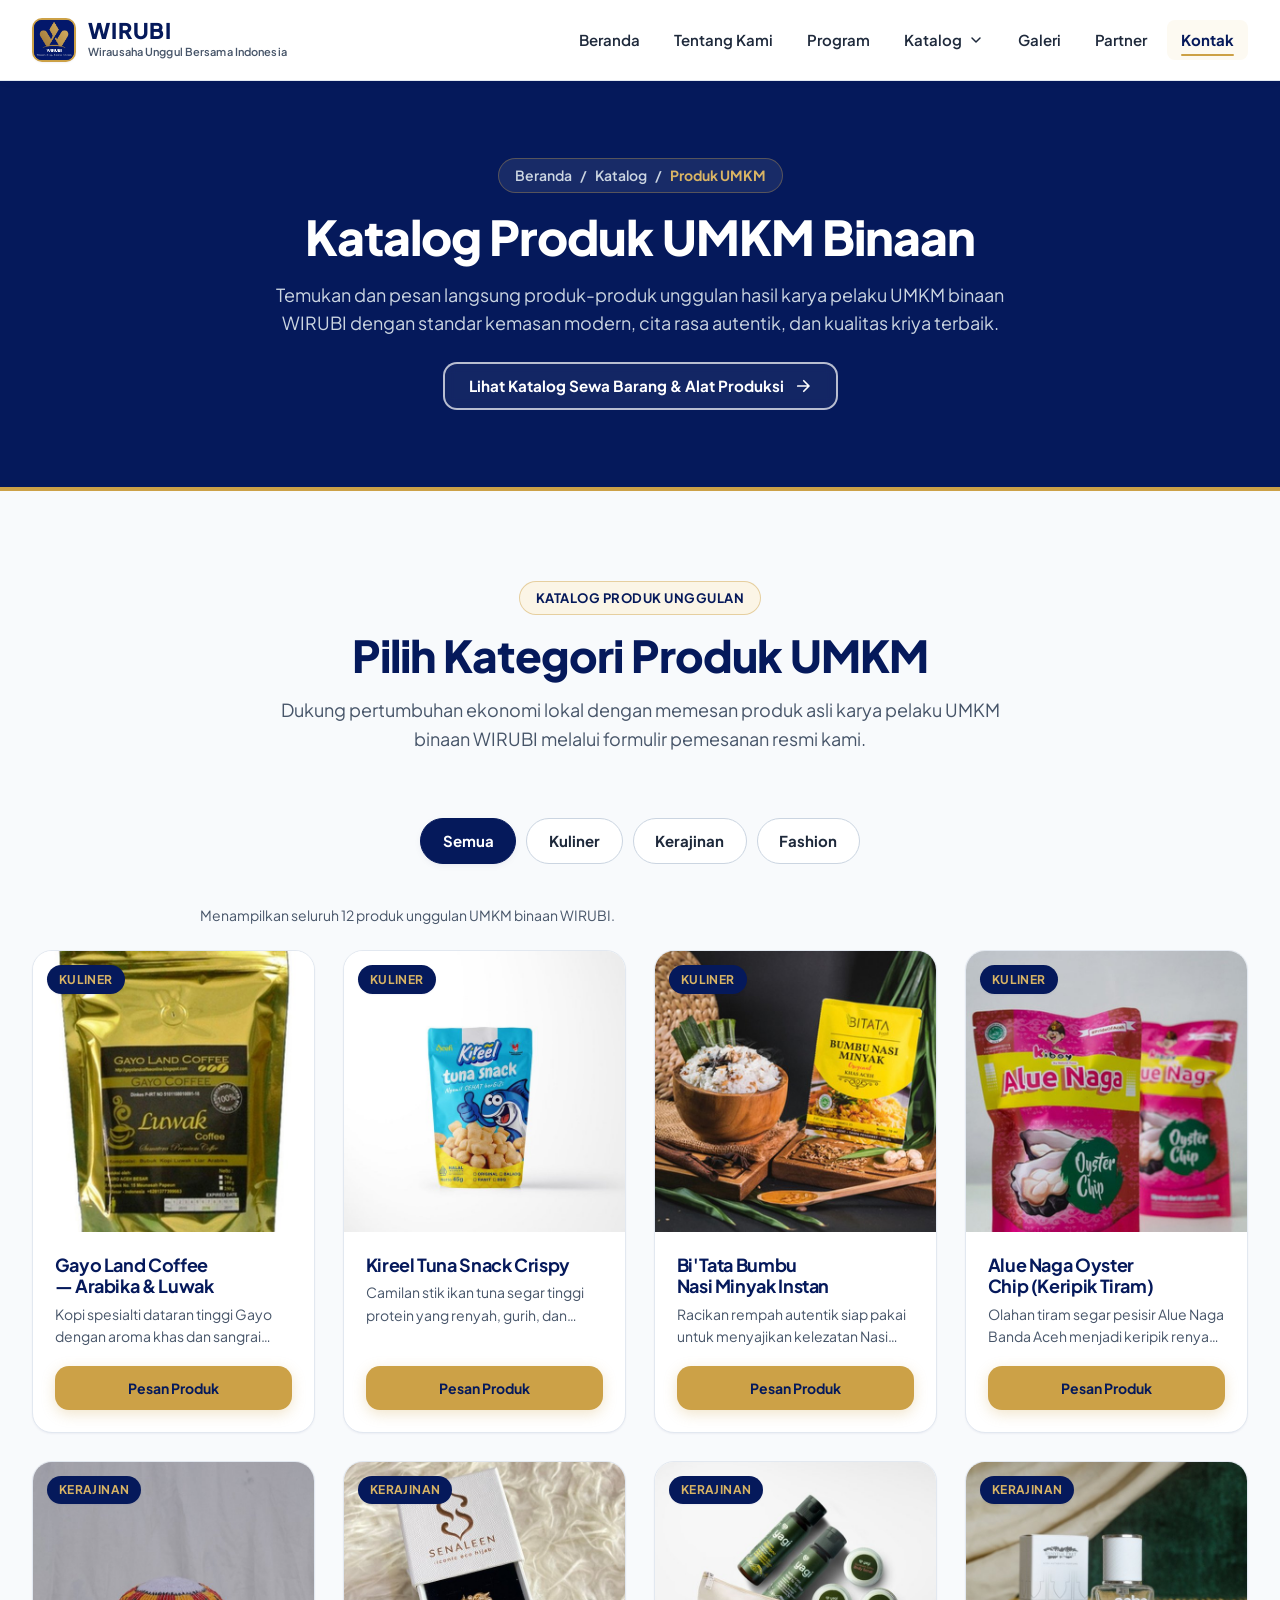
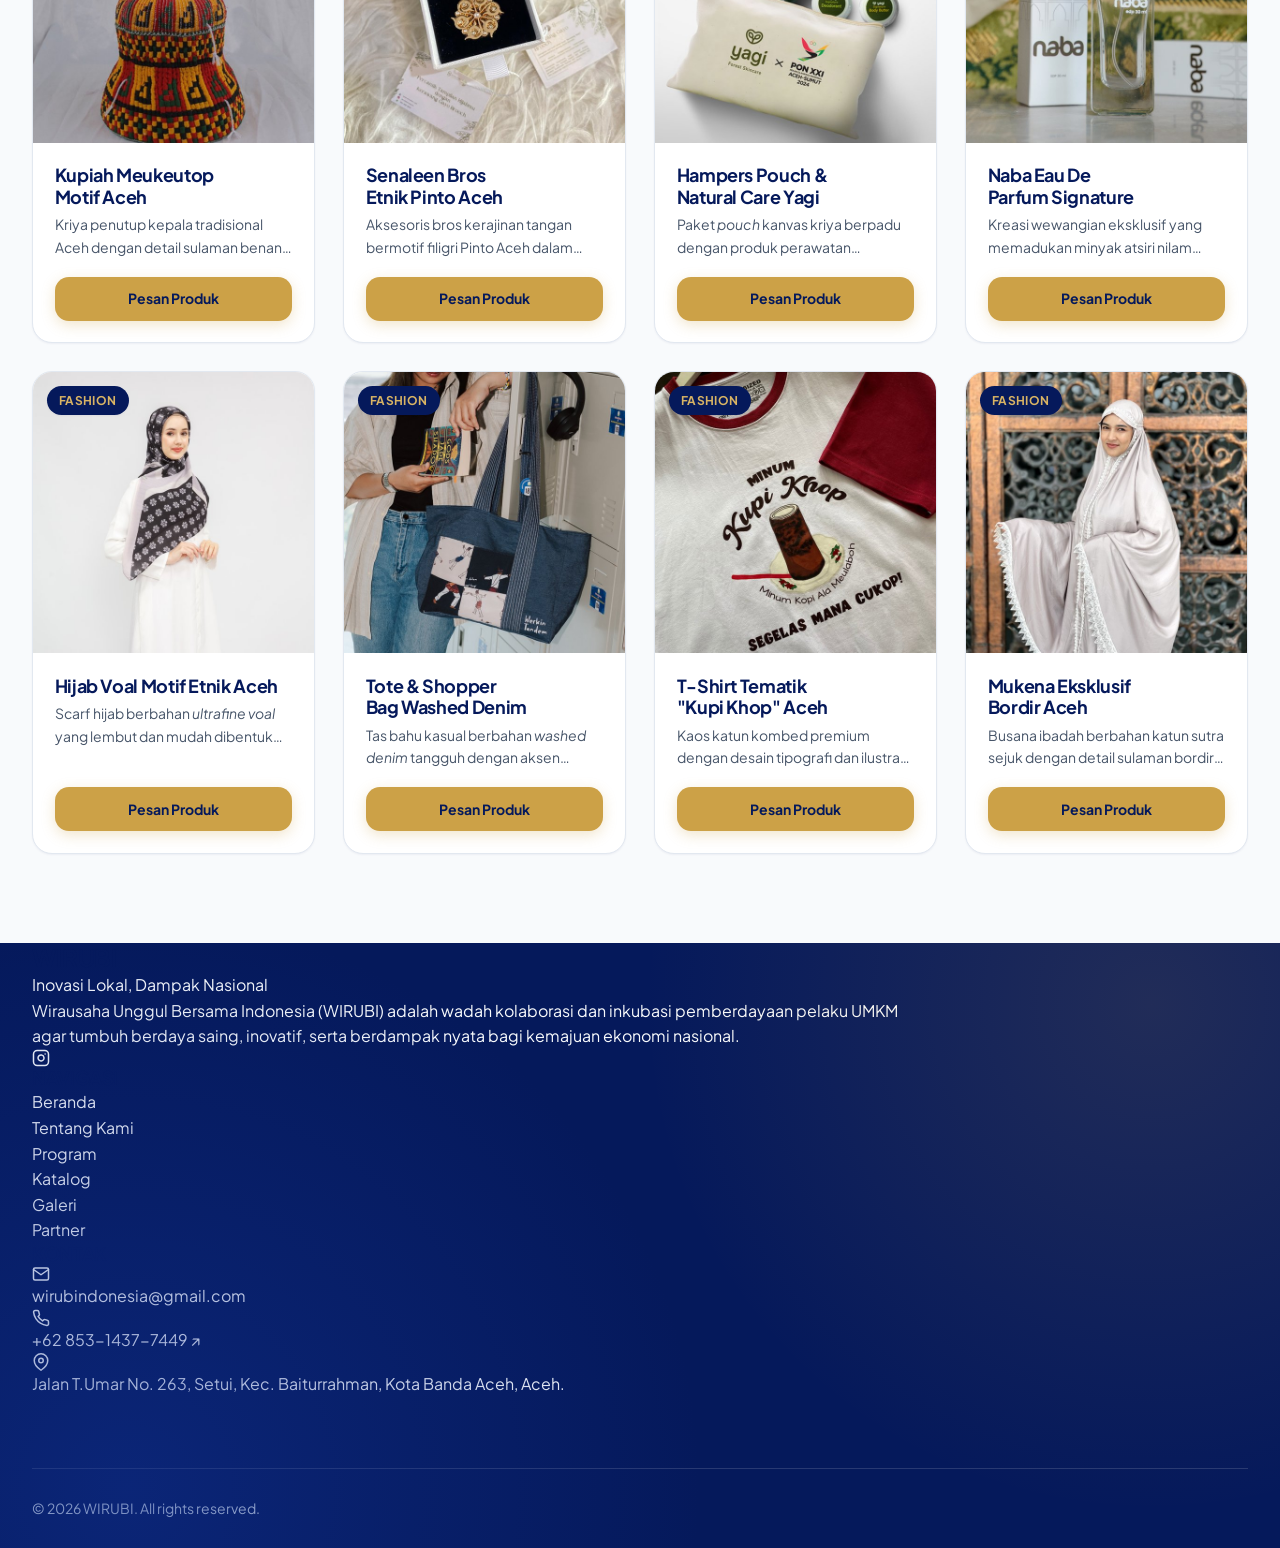
==== commit 9fec4d89: "Update katalog-produk.html" ====
--- a/katalog-produk.html
+++ b/katalog-produk.html
@@ -141,7 +141,7 @@
           <span class="section-eyebrow">Katalog Produk Unggulan</span>
           <h2 id="katalog-heading" class="section-title">Pilih Kategori Produk UMKM</h2>
           <p>
-            Dukung pertumbuhan ekonomi lokal dengan memesan produk asli karya pelaku UMKM binaan WIRUBI langsung melalui layanan resmi WhatsApp kami.
+            Dukung pertumbuhan ekonomi lokal dengan memesan produk asli karya pelaku UMKM binaan WIRUBI melalui formulir pemesanan resmi kami.
           </p>
         </div>
 
@@ -181,14 +181,15 @@
                   Kopi spesialti dataran tinggi Gayo dengan aroma khas dan sangrai presisi dalam kemasan <em>standing pouch</em> premium.
                 </p>
               </div>
-              <a
-                href="https://wa.me/6285314377449?text=Halo%20WIRUBI,%20saya%20ingin%20memesan%20produk%20UMKM%20*Gayo%20Land%20Coffee%20(Arabika%20%26%20Luwak)*."
-                target="_blank"
-                rel="noopener noreferrer"
-                class="btn btn--gold product-card__cta"
-              >
-                <span>Pesan via WhatsApp</span>
-              </a>
+              <button
+                type="button"
+                class="btn btn--gold product-card__cta"
+                data-order-trigger
+                data-order-type="produk"
+                data-order-item="Gayo Land Coffee — Arabika &amp; Luwak"
+              >
+                <span>Pesan Produk</span>
+              </button>
             </div>
           </article>
 
@@ -212,14 +213,15 @@
                   Camilan stik ikan tuna segar tinggi protein yang renyah, gurih, dan bebas pengawet buatan.
                 </p>
               </div>
-              <a
-                href="https://wa.me/6285314377449?text=Halo%20WIRUBI,%20saya%20ingin%20memesan%20produk%20UMKM%20*Kireel%20Tuna%20Snack%20Crispy*."
-                target="_blank"
-                rel="noopener noreferrer"
-                class="btn btn--gold product-card__cta"
-              >
-                <span>Pesan via WhatsApp</span>
-              </a>
+              <button
+                type="button"
+                class="btn btn--gold product-card__cta"
+                data-order-trigger
+                data-order-type="produk"
+                data-order-item="Kireel Tuna Snack Crispy"
+              >
+                <span>Pesan Produk</span>
+              </button>
             </div>
           </article>
 
@@ -243,14 +245,15 @@
                   Racikan rempah autentik siap pakai untuk menyajikan kelezatan Nasi Minyak khas Aceh secara praktis di rumah.
                 </p>
               </div>
-              <a
-                href="https://wa.me/6285314377449?text=Halo%20WIRUBI,%20saya%20ingin%20memesan%20produk%20UMKM%20*Bi'Tata%20Bumbu%20Nasi%20Minyak%20Instan*."
-                target="_blank"
-                rel="noopener noreferrer"
-                class="btn btn--gold product-card__cta"
-              >
-                <span>Pesan via WhatsApp</span>
-              </a>
+              <button
+                type="button"
+                class="btn btn--gold product-card__cta"
+                data-order-trigger
+                data-order-type="produk"
+                data-order-item="Bi'Tata Bumbu Nasi Minyak Instan"
+              >
+                <span>Pesan Produk</span>
+              </button>
             </div>
           </article>
 
@@ -274,14 +277,15 @@
                   Olahan tiram segar pesisir Alue Naga Banda Aceh menjadi keripik renyah bernutrisi tinggi dalam kemasan higienis.
                 </p>
               </div>
-              <a
-                href="https://wa.me/6285314377449?text=Halo%20WIRUBI,%20saya%20ingin%20memesan%20produk%20UMKM%20*Alue%20Naga%20Oyster%20Chip%20(Keripik%20Tiram)*."
-                target="_blank"
-                rel="noopener noreferrer"
-                class="btn btn--gold product-card__cta"
-              >
-                <span>Pesan via WhatsApp</span>
-              </a>
+              <button
+                type="button"
+                class="btn btn--gold product-card__cta"
+                data-order-trigger
+                data-order-type="produk"
+                data-order-item="Alue Naga Oyster Chip (Keripik Tiram)"
+              >
+                <span>Pesan Produk</span>
+              </button>
             </div>
           </article>
 
@@ -305,14 +309,15 @@
                   Kriya penutup kepala tradisional Aceh dengan detail sulaman benang presisi dan perpaduan warna budaya yang elegan.
                 </p>
               </div>
-              <a
-                href="https://wa.me/6285314377449?text=Halo%20WIRUBI,%20saya%20ingin%20memesan%20produk%20UMKM%20*Kupiah%20Meukeutop%20Motif%20Aceh*."
-                target="_blank"
-                rel="noopener noreferrer"
-                class="btn btn--gold product-card__cta"
-              >
-                <span>Pesan via WhatsApp</span>
-              </a>
+              <button
+                type="button"
+                class="btn btn--gold product-card__cta"
+                data-order-trigger
+                data-order-type="produk"
+                data-order-item="Kupiah Meukeutop Motif Aceh"
+              >
+                <span>Pesan Produk</span>
+              </button>
             </div>
           </article>
 
@@ -336,14 +341,15 @@
                   Aksesoris bros kerajinan tangan bermotif filigri Pinto Aceh dalam kotak eksklusif, cocok untuk cenderamata resmi.
                 </p>
               </div>
-              <a
-                href="https://wa.me/6285314377449?text=Halo%20WIRUBI,%20saya%20ingin%20memesan%20produk%20UMKM%20*Senaleen%20Bros%20Etnik%20Pinto%20Aceh*."
-                target="_blank"
-                rel="noopener noreferrer"
-                class="btn btn--gold product-card__cta"
-              >
-                <span>Pesan via WhatsApp</span>
-              </a>
+              <button
+                type="button"
+                class="btn btn--gold product-card__cta"
+                data-order-trigger
+                data-order-type="produk"
+                data-order-item="Senaleen Bros Etnik Pinto Aceh"
+              >
+                <span>Pesan Produk</span>
+              </button>
             </div>
           </article>
 
@@ -367,14 +373,15 @@
                   Paket <em>pouch</em> kanvas kriya berpadu dengan produk perawatan berbahan alami lokal yang ramah lingkungan.
                 </p>
               </div>
-              <a
-                href="https://wa.me/6285314377449?text=Halo%20WIRUBI,%20saya%20ingin%20memesan%20produk%20UMKM%20*Hampers%20Pouch%20%26%20Natural%20Care%20Yagi*."
-                target="_blank"
-                rel="noopener noreferrer"
-                class="btn btn--gold product-card__cta"
-              >
-                <span>Pesan via WhatsApp</span>
-              </a>
+              <button
+                type="button"
+                class="btn btn--gold product-card__cta"
+                data-order-trigger
+                data-order-type="produk"
+                data-order-item="Hampers Pouch &amp; Natural Care Yagi"
+              >
+                <span>Pesan Produk</span>
+              </button>
             </div>
           </article>
 
@@ -398,14 +405,15 @@
                   Kreasi wewangian eksklusif yang memadukan minyak atsiri nilam Aceh berkualitas ekspor dengan ketahanan aroma sepanjang hari.
                 </p>
               </div>
-              <a
-                href="https://wa.me/6285314377449?text=Halo%20WIRUBI,%20saya%20ingin%20memesan%20produk%20UMKM%20*Naba%20Eau%20De%20Parfum%20Signature*."
-                target="_blank"
-                rel="noopener noreferrer"
-                class="btn btn--gold product-card__cta"
-              >
-                <span>Pesan via WhatsApp</span>
-              </a>
+              <button
+                type="button"
+                class="btn btn--gold product-card__cta"
+                data-order-trigger
+                data-order-type="produk"
+                data-order-item="Naba Eau De Parfum Signature"
+              >
+                <span>Pesan Produk</span>
+              </button>
             </div>
           </article>
 
@@ -429,14 +437,15 @@
                   Scarf hijab berbahan <em>ultrafine voal</em> yang lembut dan mudah dibentuk dengan motif geometris khas warisan budaya Aceh.
                 </p>
               </div>
-              <a
-                href="https://wa.me/6285314377449?text=Halo%20WIRUBI,%20saya%20ingin%20memesan%20produk%20UMKM%20*Hijab%20Voal%20Motif%20Etnik%20Aceh*."
-                target="_blank"
-                rel="noopener noreferrer"
-                class="btn btn--gold product-card__cta"
-              >
-                <span>Pesan via WhatsApp</span>
-              </a>
+              <button
+                type="button"
+                class="btn btn--gold product-card__cta"
+                data-order-trigger
+                data-order-type="produk"
+                data-order-item="Hijab Voal Motif Etnik Aceh"
+              >
+                <span>Pesan Produk</span>
+              </button>
             </div>
           </article>
 
@@ -460,14 +469,15 @@
                   Tas bahu kasual berbahan <em>washed denim</em> tangguh dengan aksen ilustrasi budaya lokal dan kompartemen fungsional.
                 </p>
               </div>
-              <a
-                href="https://wa.me/6285314377449?text=Halo%20WIRUBI,%20saya%20ingin%20memesan%20produk%20UMKM%20*Tote%20%26%20Shopper%20Bag%20Washed%20Denim*."
-                target="_blank"
-                rel="noopener noreferrer"
-                class="btn btn--gold product-card__cta"
-              >
-                <span>Pesan via WhatsApp</span>
-              </a>
+              <button
+                type="button"
+                class="btn btn--gold product-card__cta"
+                data-order-trigger
+                data-order-type="produk"
+                data-order-item="Tote &amp; Shopper Bag Washed Denim"
+              >
+                <span>Pesan Produk</span>
+              </button>
             </div>
           </article>
 
@@ -491,14 +501,15 @@
                   Kaos katun kombed premium dengan desain tipografi dan ilustrasi kreatif yang mengangkat cerita kuliner dan tradisi lokal.
                 </p>
               </div>
-              <a
-                href="https://wa.me/6285314377449?text=Halo%20WIRUBI,%20saya%20ingin%20memesan%20produk%20UMKM%20*T-Shirt%20Tematik%20Kupi%20Khop%20Aceh*."
-                target="_blank"
-                rel="noopener noreferrer"
-                class="btn btn--gold product-card__cta"
-              >
-                <span>Pesan via WhatsApp</span>
-              </a>
+              <button
+                type="button"
+                class="btn btn--gold product-card__cta"
+                data-order-trigger
+                data-order-type="produk"
+                data-order-item='T-Shirt Tematik "Kupi Khop" Aceh'
+              >
+                <span>Pesan Produk</span>
+              </button>
             </div>
           </article>
 
@@ -522,214 +533,265 @@
                   Busana ibadah berbahan katun sutra sejuk dengan detail sulaman bordir khas pengrajin perempuan binaan WIRUBI.
                 </p>
               </div>
-              <a
-                href="https://wa.me/6285314377449?text=Halo%20WIRUBI,%20saya%20ingin%20memesan%20produk%20UMKM%20*Mukena%20Eksklusif%20Bordir%20Aceh*."
-                target="_blank"
-                rel="noopener noreferrer"
-                class="btn btn--gold product-card__cta"
-              >
-                <span>Pesan via WhatsApp</span>
-              </a>
+              <button
+                type="button"
+                class="btn btn--gold product-card__cta"
+                data-order-trigger
+                data-order-type="produk"
+                data-order-item="Mukena Eksklusif Bordir Aceh"
+              >
+                <span>Pesan Produk</span>
+              </button>
             </div>
           </article>
         </div>
+
+        <!-- ================================================================
+             ORDER FORM MODAL (Formulir Pemesanan Produk UMKM)
+             ================================================================ -->
+        <dialog id="order-modal" class="order-modal" closedby="any" aria-labelledby="order-modal-title">
+          <div class="order-modal__header">
+            <div>
+              <span id="order-modal-badge" class="order-modal__badge">Formulir Pemesanan Produk UMKM</span>
+              <h2 id="order-modal-title" class="order-modal__title">Pesan Produk UMKM WIRUBI</h2>
+              <p class="order-modal__subtitle">
+                Lengkapi data di bawah ini. Pesanan otomatis dikirim ke <strong>wirubindonesia@gmail.com</strong>.
+              </p>
+            </div>
+            <button type="button" id="order-modal-close" class="order-modal__close" aria-label="Tutup formulir pemesanan">
+              <svg width="20" height="20" viewBox="0 0 24 24" fill="none" stroke="currentColor" stroke-width="2.25" stroke-linecap="round" aria-hidden="true">
+                <path d="M18 6L6 18M6 6l12 12"/>
+              </svg>
+            </button>
+          </div>
+
+          <div class="order-modal__body">
+            <!-- Struktur Form Statis Siap Terhubung ke Formspree / Web3Forms / FormSubmit -->
+            <form
+              id="order-form"
+              action="https://formsubmit.co/ajax/wirubindonesia@gmail.com"
+              data-formspree-endpoint="https://formspree.io/f/YOUR_FORMSPREE_ID"
+              data-web3forms-endpoint="https://api.web3forms.com/submit"
+              method="POST"
+              novalidate
+            >
+              <!-- Hidden Konfigurasi Endpoint (Web3Forms / Formspree / FormSubmit) -->
+              <input type="hidden" name="access_key" value="YOUR_WEB3FORMS_ACCESS_KEY">
+              <input type="hidden" name="_subject" id="order-subject" value="Pesanan Produk UMKM Baru — WIRUBI">
+              <input type="hidden" name="email_penerima" value="wirubindonesia@gmail.com">
+              <input type="hidden" name="jenis_layanan" id="order-type-input" value="Pemesanan Produk UMKM">
+              <input type="checkbox" name="botcheck" class="visually-hidden" tabindex="-1" autocomplete="off">
+
+              <!-- 1. Nama Produk/Barang (Otomatis Terisi) -->
+              <div class="form-row">
+                <div class="form-field">
+                  <label for="order-item" id="order-item-label" class="form-label">Nama Produk / Barang <span aria-hidden="true">*</span></label>
+                  <input
+                    type="text"
+                    id="order-item"
+                    name="nama_produk_barang"
+                    class="form-control form-control--readonly"
+                    readonly
+                    required
+                  >
+                </div>
+              </div>
+
+              <!-- 2. Nama Pemesan / Instansi & 3. No. WhatsApp / Telepon -->
+              <div class="form-row form-row--2col">
+                <div class="form-field">
+                  <label for="order-nama" class="form-label">Nama Pemesan / Instansi <span aria-hidden="true">*</span></label>
+                  <input
+                    type="text"
+                    id="order-nama"
+                    name="nama_pemesan"
+                    class="form-control"
+                    autocomplete="name"
+                    placeholder="Nama lengkap / instansi"
+                    autofocus
+                    required
+                  >
+                  <span class="field-error">Mohon isi nama pemesan atau instansi.</span>
+                </div>
+
+                <div class="form-field">
+                  <label for="order-telepon" class="form-label">No. WhatsApp / Telepon <span aria-hidden="true">*</span></label>
+                  <input
+                    type="tel"
+                    id="order-telepon"
+                    name="no_whatsapp"
+                    class="form-control"
+                    autocomplete="tel"
+                    inputmode="tel"
+                    placeholder="0853-xxxx-xxxx"
+                    required
+                  >
+                  <span class="field-error">Mohon isi nomor WhatsApp / telepon aktif.</span>
+                </div>
+              </div>
+
+              <!-- 4. Alamat Email & 5. Jumlah / Durasi Sewa -->
+              <div class="form-row form-row--2col">
+                <div class="form-field">
+                  <label for="order-email" class="form-label">Alamat Email <span aria-hidden="true">*</span></label>
+                  <input
+                    type="email"
+                    id="order-email"
+                    name="email"
+                    class="form-control"
+                    autocomplete="email"
+                    inputmode="email"
+                    autocorrect="off"
+                    autocapitalize="off"
+                    spellcheck="false"
+                    placeholder="nama@email.com"
+                    required
+                  >
+                  <span class="field-error">Mohon masukkan alamat email yang valid.</span>
+                </div>
+
+                <div class="form-field">
+                  <label for="order-jumlah" id="order-jumlah-label" class="form-label">Jumlah / Durasi Sewa <span aria-hidden="true">*</span></label>
+                  <input
+                    type="text"
+                    id="order-jumlah"
+                    name="jumlah_atau_durasi"
+                    class="form-control"
+                    placeholder="Contoh: 5 Pcs / 2 Paket"
+                    required
+                  >
+                  <span class="field-error">Mohon isi jumlah pesanan atau durasi sewa.</span>
+                </div>
+              </div>
+
+              <!-- 6. Catatan Tambahan -->
+              <div class="form-row">
+                <div class="form-field">
+                  <label for="order-catatan" class="form-label">Catatan Tambahan</label>
+                  <span id="order-catatan-hint" class="form-hint">Cantumkan alamat pengiriman, varian produk, atau keterangan khusus lainnya.</span>
+                  <textarea
+                    id="order-catatan"
+                    name="catatan_tambahan"
+                    class="form-control"
+                    rows="3"
+                    aria-describedby="order-catatan-hint"
+                    placeholder="Tulis alamat pengiriman atau catatan pesanan..."
+                  ></textarea>
+                </div>
+              </div>
+
+              <div id="order-form-status" class="form-status form-status--success" role="status" aria-live="polite" hidden></div>
+
+              <div class="order-modal__actions">
+                <button type="button" id="order-modal-cancel" class="btn btn--outline-navy">Batal</button>
+                <button type="submit" id="order-submit-btn" class="btn btn--gold order-modal__submit">
+                  <span>Kirim Pesanan</span>
+                  <svg width="18" height="18" viewBox="0 0 24 24" fill="none" stroke="currentColor" stroke-width="2.25" stroke-linecap="round" stroke-linejoin="round" aria-hidden="true">
+                    <line x1="22" y1="2" x2="11" y2="13"/>
+                    <polygon points="22 2 15 22 11 13 2 9 22 2"/>
+                  </svg>
+                </button>
+              </div>
+            </form>
+          </div>
+        </dialog>
       </div>
     </section>
   </main>
 
   <!-- ====================================================================
-       KONTAK & FOOTER (#kontak)
+       KONTAK & FOOTER (#kontak) — 4-Column Dark Footer (#030F38)
        ==================================================================== -->
-  <footer id="kontak" class="section contact-footer" aria-labelledby="kontak-heading">
+  <footer id="kontak" class="contact-footer" aria-labelledby="kontak-heading">
     <div class="container">
-      <div class="contact-grid">
-        <!-- Sebelah Kiri: Form Pesan Singkat / Hubungi Kami -->
-        <div class="contact-form-card">
-          <h2 class="contact-form-card__title">Kirim Pesan &amp; Pemesanan Katalog</h2>
-          <p class="contact-form-card__subtitle">
-            Isi formulir di bawah ini untuk pemesanan produk partai besar (grosir/hampers), pendaftaran produk UMKM, atau konsultasi langsung.
+      <div class="footer-grid">
+        <!-- Kolom 1: Brand -->
+        <div class="footer-col footer-col--brand">
+          <h2 id="kontak-heading" class="footer-brand__title">WIRUBI</h2>
+          <p class="footer-brand__tagline">Inovasi Lokal, Dampak Nasional</p>
+          <p class="footer-brand__desc">
+            Wirausaha Unggul Bersama Indonesia (WIRUBI) adalah wadah kolaborasi dan inkubasi pemberdayaan pelaku UMKM agar tumbuh berdaya saing, inovatif, serta berdampak nyata bagi kemajuan ekonomi nasional.
           </p>
-
-          <form id="contact-form" action="#kontak" method="POST" novalidate>
-            <div class="form-row form-row--2col">
-              <div class="form-field">
-                <label for="nama" class="form-label">Nama Lengkap <span aria-hidden="true">*</span></label>
-                <input
-                  type="text"
-                  id="nama"
-                  name="nama"
-                  class="form-control"
-                  autocomplete="name"
-                  placeholder="Contoh: Cut Meutia Sari"
-                  required
-                >
-                <span class="field-error">Mohon isi nama lengkap Anda.</span>
-              </div>
-
-              <div class="form-field">
-                <label for="email" class="form-label">Alamat Email <span aria-hidden="true">*</span></label>
-                <input
-                  type="email"
-                  id="email"
-                  name="email"
-                  class="form-control"
-                  autocomplete="email"
-                  inputmode="email"
-                  autocorrect="off"
-                  autocapitalize="off"
-                  spellcheck="false"
-                  placeholder="nama@email.com"
-                  required
-                >
-                <span class="field-error">Mohon masukkan alamat email yang valid.</span>
-              </div>
-            </div>
-
-            <div class="form-row form-row--2col">
-              <div class="form-field">
-                <label for="telepon" class="form-label">Nomor WhatsApp / Telepon</label>
-                <input
-                  type="tel"
-                  id="telepon"
-                  name="telepon"
-                  class="form-control"
-                  autocomplete="tel"
-                  inputmode="tel"
-                  placeholder="0853-xxxx-xxxx"
-                >
-              </div>
-
-              <div class="form-field">
-                <label for="topik" class="form-label">Keperluan / Program</label>
-                <select id="topik" name="topik" class="form-control">
-                  <option value="Pemesanan Produk Katalog UMKM" selected>Pemesanan Produk Katalog UMKM</option>
-                  <option value="Sewa Barang & Peralatan Produksi UMKM">Sewa Barang &amp; Peralatan Produksi UMKM</option>
-                  <option value="Pendaftaran UMKM Binaan & Mentoring">Pendaftaran UMKM Binaan &amp; Mentoring</option>
-                  <option value="Kerja Sama Kemitraan / Sponsor">Kerja Sama Kemitraan / Sponsor</option>
-                </select>
-              </div>
-            </div>
-
-            <div class="form-row">
-              <div class="form-field">
-                <label for="pesan" class="form-label">Pesan Singkat <span aria-hidden="true">*</span></label>
-                <span id="pesan-hint" class="form-hint">Sebutkan nama produk dan jumlah pesanan yang Anda inginkan.</span>
-                <textarea
-                  id="pesan"
-                  name="pesan"
-                  class="form-control"
-                  aria-describedby="pesan-hint"
-                  placeholder="Halo Tim WIRUBI, saya ingin memesan produk UMKM..."
-                  required
-                ></textarea>
-                <span class="field-error">Mohon tuliskan pesan singkat Anda.</span>
-              </div>
-            </div>
-
-            <button type="submit" class="btn btn--gold" style="inline-size: 100%;">
-              <span>Kirim Pesan ke WhatsApp Resmi</span>
-              <svg width="18" height="18" viewBox="0 0 24 24" fill="none" stroke="currentColor" stroke-width="2.25" stroke-linecap="round" stroke-linejoin="round" aria-hidden="true">
-                <line x1="22" y1="2" x2="11" y2="13"/>
-                <polygon points="22 2 15 22 11 13 2 9 22 2"/>
+          <div class="footer-social">
+            <a
+              href="https://www.instagram.com/wirubi.id?utm_source=ig_web_button_share_sheet&amp;cplk=ZDNlZDc0MzIxNw=="
+              target="_blank"
+              rel="noopener noreferrer"
+              class="footer-social-btn"
+              aria-label="Instagram Resmi WIRUBI (@wirubi.id)"
+            >
+              <svg width="18" height="18" viewBox="0 0 24 24" fill="none" stroke="currentColor" stroke-width="2" stroke-linecap="round" stroke-linejoin="round" aria-hidden="true">
+                <rect x="2" y="2" width="20" height="20" rx="5" ry="5"/>
+                <path d="M16 11.37A4 4 0 1 1 12.63 8 4 4 0 0 1 16 11.37z"/>
+                <line x1="17.5" y1="6.5" x2="17.51" y2="6.5"/>
               </svg>
-            </button>
-
-            <div id="form-status" class="form-status form-status--success" role="status" aria-live="polite" hidden></div>
-          </form>
+            </a>
+          </div>
         </div>
 
-        <!-- Sebelah Kanan: Informasi Kontak Resmi -->
-        <div class="contact-info">
-          <span class="contact-info__eyebrow">Hubungi Kami</span>
-          <h2 id="kontak-heading" class="contact-info__title">Mari Berkolaborasi Memajukan UMKM Indonesia</h2>
-          <p class="contact-info__desc">
-            Kunjungi sekretariat dan pusat inkubasi kami di Banda Aceh atau hubungi tim WIRUBI melalui saluran komunikasi resmi berikut:
-          </p>
-
-          <div class="contact-list">
-            <!-- Alamat -->
-            <div class="contact-item">
-              <div class="contact-item__icon" aria-hidden="true">
-                <svg width="22" height="22" viewBox="0 0 24 24" fill="none" stroke="currentColor" stroke-width="2.2" stroke-linecap="round" stroke-linejoin="round">
+        <!-- Kolom 2: Navigasi -->
+        <div class="footer-col">
+          <h3 class="footer-col__heading">NAVIGASI</h3>
+          <nav aria-label="Tautan Navigasi Footer">
+            <ul class="footer-nav-list" role="list">
+              <li><a href="index.html#beranda">Beranda</a></li>
+              <li><a href="index.html#tentang">Tentang Kami</a></li>
+              <li><a href="index.html#program">Program</a></li>
+              <li><a href="katalog-produk.html">Katalog</a></li>
+              <li><a href="index.html#galeri">Galeri</a></li>
+              <li><a href="index.html#partner">Partner</a></li>
+            </ul>
+          </nav>
+        </div>
+
+        <!-- Kolom 3: Kontak (Email, WhatsApp, Alamat) -->
+        <div class="footer-col">
+          <h3 class="footer-col__heading">KONTAK</h3>
+          <ul class="footer-contact-list" role="list">
+            <li class="footer-contact-item">
+              <span class="footer-contact-icon footer-contact-icon--gold" aria-hidden="true">
+                <svg width="18" height="18" viewBox="0 0 24 24" fill="none" stroke="currentColor" stroke-width="2" stroke-linecap="round" stroke-linejoin="round">
+                  <path d="M4 4h16c1.1 0 2 .9 2 2v12c0 1.1-.9 2-2 2H4c-1.1 0-2-.9-2-2V6c0-1.1.9-2 2-2z"/>
+                  <polyline points="22,6 12,13 2,6"/>
+                </svg>
+              </span>
+              <a href="mailto:wirubindonesia@gmail.com" class="footer-contact-link">
+                wirubindonesia@gmail.com
+              </a>
+            </li>
+            <li class="footer-contact-item">
+              <span class="footer-contact-icon" aria-hidden="true">
+                <svg width="18" height="18" viewBox="0 0 24 24" fill="none" stroke="currentColor" stroke-width="2" stroke-linecap="round" stroke-linejoin="round">
+                  <path d="M22 16.92v3a2 2 0 0 1-2.18 2 19.79 19.79 0 0 1-8.63-3.07 19.5 19.5 0 0 1-6-6 19.79 19.79 0 0 1-3.07-8.67A2 2 0 0 1 4.11 2h3a2 2 0 0 1 2 1.72 12.84 12.84 0 0 0 .7 2.81 2 2 0 0 1-.45 2.11L8.09 9.91a16 16 0 0 0 6 6l1.27-1.27a2 2 0 0 1 2.11-.45 12.84 12.84 0 0 0 2.81.7A2 2 0 0 1 22 16.92z"/>
+                </svg>
+              </span>
+              <a
+                href="https://wa.me/6285314377449"
+                target="_blank"
+                rel="noopener noreferrer"
+                class="footer-contact-link"
+              >
+                +62 853-1437-7449 <span class="footer-contact-arrow" aria-hidden="true">↗</span>
+              </a>
+            </li>
+            <li class="footer-contact-item footer-contact-item--address">
+              <span class="footer-contact-icon footer-contact-icon--gold" aria-hidden="true">
+                <svg width="18" height="18" viewBox="0 0 24 24" fill="none" stroke="currentColor" stroke-width="2" stroke-linecap="round" stroke-linejoin="round">
                   <path d="M21 10c0 7-9 13-9 13s-9-6-9-13a9 9 0 0 1 18 0z"/>
                   <circle cx="12" cy="10" r="3"/>
                 </svg>
-              </div>
-              <div>
-                <span class="contact-item__label">Alamat Sekretariat &amp; Inkubasi</span>
-                <p class="contact-item__value">Jalan T.Umar No. 263, Setui, Banda Aceh</p>
-              </div>
-            </div>
-
-            <!-- Email -->
-            <div class="contact-item">
-              <div class="contact-item__icon" aria-hidden="true">
-                <svg width="22" height="22" viewBox="0 0 24 24" fill="none" stroke="currentColor" stroke-width="2.2" stroke-linecap="round" stroke-linejoin="round">
-                  <path d="M4 4h16c1.1 0 2 .9 2 2v12c0 1.1-.9 2-2 2H4c-1.1 0-2-.9-2-2V6c0-1.1.9-2 2-2z"/>
-                  <polyline points="22,6 12,13 2,6"/>
-                </svg>
-              </div>
-              <div>
-                <span class="contact-item__label">Email Resmi</span>
-                <p class="contact-item__value">
-                  <a href="mailto:wirubindonesia@gmail.com">wirubindonesia@gmail.com</a>
-                </p>
-                <div class="contact-item__links">
-                  <a href="mailto:wirubindonesia@gmail.com" class="contact-chip contact-chip--outline">
-                    Kirim Email
-                  </a>
-                </div>
-              </div>
-            </div>
-
-            <!-- WhatsApp / Telepon -->
-            <div class="contact-item">
-              <div class="contact-item__icon" aria-hidden="true">
-                <svg width="22" height="22" viewBox="0 0 24 24" fill="none" stroke="currentColor" stroke-width="2.2" stroke-linecap="round" stroke-linejoin="round">
-                  <path d="M22 16.92v3a2 2 0 0 1-2.18 2 19.79 19.79 0 0 1-8.63-3.07 19.5 19.5 0 0 1-6-6 19.79 19.79 0 0 1-3.07-8.67A2 2 0 0 1 4.11 2h3a2 2 0 0 1 2 1.72 12.84 12.84 0 0 0 .7 2.81 2 2 0 0 1-.45 2.11L8.09 9.91a16 16 0 0 0 6 6l1.27-1.27a2 2 0 0 1 2.11-.45 12.84 12.84 0 0 0 2.81.7A2 2 0 0 1 22 16.92z"/>
-                </svg>
-              </div>
-              <div>
-                <span class="contact-item__label">WhatsApp &amp; Telepon</span>
-                <p class="contact-item__value">+62 853-1437-7449</p>
-                <div class="contact-item__links">
-                  <a
-                    href="https://wa.me/6285314377449"
-                    target="_blank"
-                    rel="noopener noreferrer"
-                    class="contact-chip"
-                  >
-                    Chat WhatsApp
-                  </a>
-                  <a href="tel:+6285314377449" class="contact-chip contact-chip--outline">
-                    Panggil Telepon
-                  </a>
-                </div>
-              </div>
-            </div>
-          </div>
+              </span>
+              <span class="footer-contact-text">
+                Jalan T.Umar No. 263, Setui, Kec. Baiturrahman, Kota Banda Aceh, Aceh.
+              </span>
+            </li>
+          </ul>
         </div>
       </div>
 
-      <!-- Footer Bottom Copyright -->
+      <!-- Garis Pembatas Bawah & Copyright -->
       <div class="footer-bottom">
-        <div class="footer-brand-summary">
-          <span><strong>WIRUBI</strong> — Wirausaha Unggul Bersama Indonesia (“Inovasi Lokal, Dampak Nasional”)</span>
-        </div>
-
-        <nav aria-label="Tautan Footer">
-          <ul class="footer-links" role="list">
-            <li><a href="index.html#beranda">Beranda</a></li>
-            <li><a href="index.html#tentang">Tentang Kami</a></li>
-            <li><a href="index.html#program">Program</a></li>
-            <li><a href="katalog-produk.html">Produk UMKM</a></li>
-            <li><a href="sewa-barang.html">Sewa Barang</a></li>
-            <li><a href="index.html#galeri">Galeri</a></li>
-            <li><a href="index.html#partner">Partner</a></li>
-          </ul>
-        </nav>
-
-        <p>Copyright &copy; 2026 WIRUBI. All rights reserved.</p>
+        <p>&copy; 2026 WIRUBI. All rights reserved.</p>
       </div>
     </div>
   </footer>
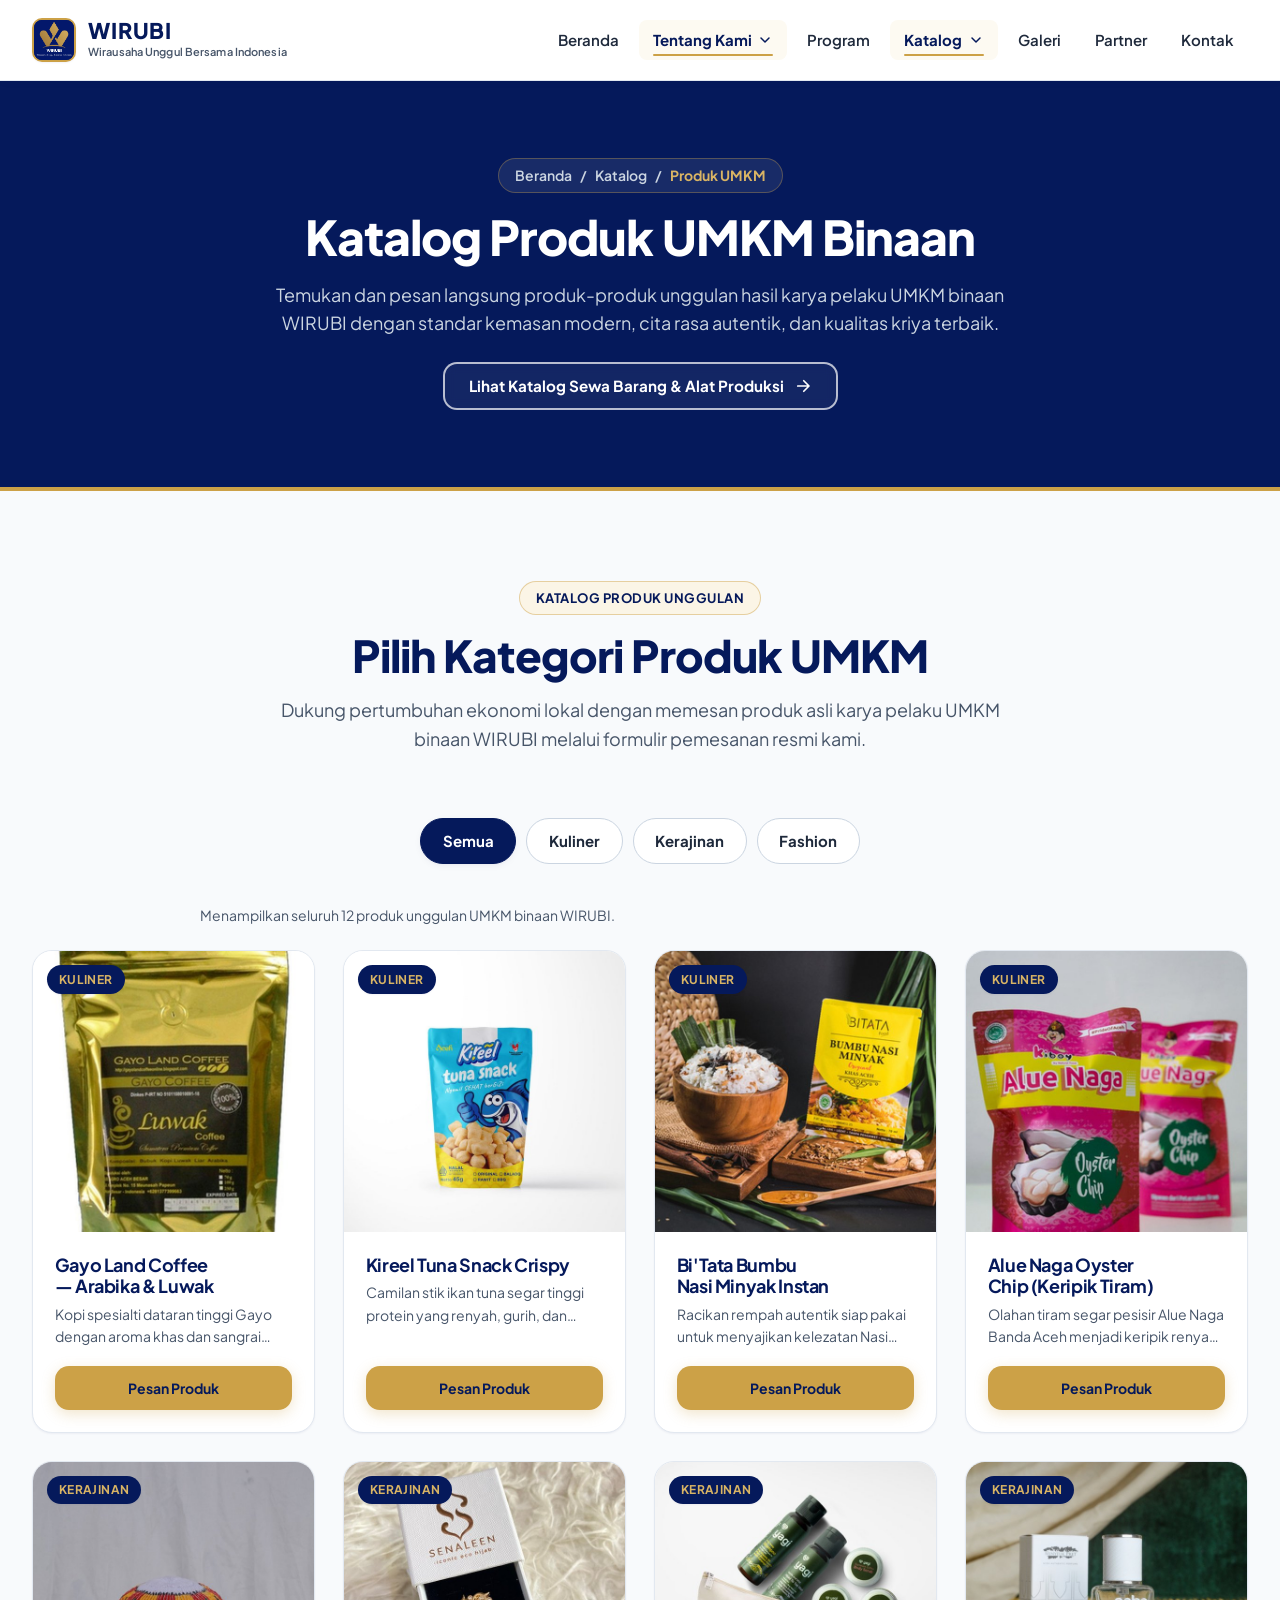
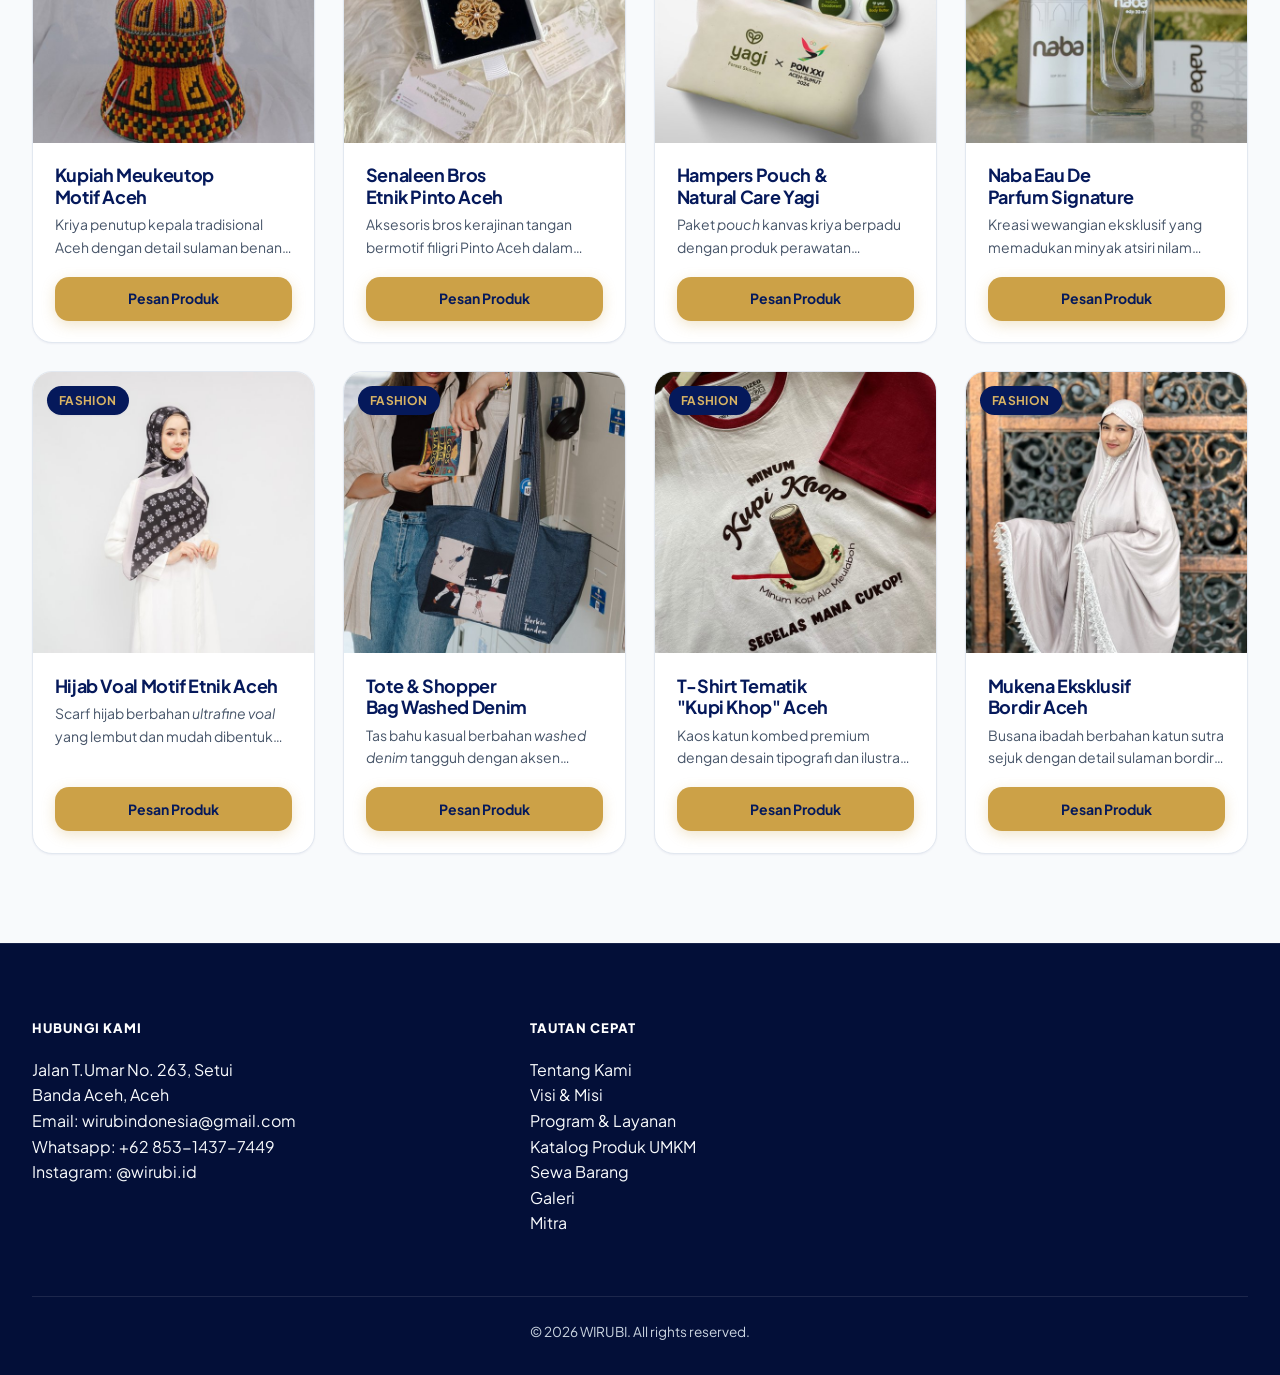
==== commit 9e4056ed: "Update katalog-produk.html" ====
--- a/katalog-produk.html
+++ b/katalog-produk.html
@@ -67,7 +67,28 @@
           <nav aria-label="Navigasi Utama">
             <ul class="nav-menu" role="list">
               <li><a href="index.html#beranda" class="nav-link">Beranda</a></li>
-              <li><a href="index.html#tentang" class="nav-link">Tentang Kami</a></li>
+              <li class="nav-dropdown">
+                <button
+                  type="button"
+                  class="nav-link nav-dropdown__toggle"
+                  aria-expanded="false"
+                  aria-haspopup="true"
+                  data-dropdown="tentang"
+                >
+                  <span>Tentang Kami</span>
+                  <svg class="nav-dropdown__arrow" width="16" height="16" viewBox="0 0 24 24" fill="none" stroke="currentColor" stroke-width="2.25" stroke-linecap="round" stroke-linejoin="round" aria-hidden="true">
+                    <polyline points="6 9 12 15 18 9"/>
+                  </svg>
+                </button>
+                <ul class="nav-dropdown__menu" role="list" aria-label="Sub-menu Tentang Kami">
+                  <li>
+                    <a href="index.html#tentang" class="nav-dropdown__item">Profil WIRUBI</a>
+                  </li>
+                  <li>
+                    <a href="index.html#visi-misi" class="nav-dropdown__item">Visi &amp; Misi</a>
+                  </li>
+                </ul>
+              </li>
               <li><a href="index.html#program" class="nav-link">Program</a></li>
               <li class="nav-dropdown">
                 <button
@@ -77,6 +98,7 @@
                   aria-haspopup="true"
                   aria-current="true"
                   data-active-page="true"
+                  data-dropdown="katalog"
                 >
                   <span>Katalog</span>
                   <svg class="nav-dropdown__arrow" width="16" height="16" viewBox="0 0 24 24" fill="none" stroke="currentColor" stroke-width="2.25" stroke-linecap="round" stroke-linejoin="round" aria-hidden="true">
@@ -700,92 +722,37 @@
   </main>
 
   <!-- ====================================================================
-       KONTAK & FOOTER (#kontak) — 4-Column Dark Footer (#030F38)
+       KONTAK & FOOTER (#kontak) — 2-Column Minimalist Blue Gradient Footer
        ==================================================================== -->
   <footer id="kontak" class="contact-footer" aria-labelledby="kontak-heading">
     <div class="container">
       <div class="footer-grid">
-        <!-- Kolom 1: Brand -->
-        <div class="footer-col footer-col--brand">
-          <h2 id="kontak-heading" class="footer-brand__title">WIRUBI</h2>
-          <p class="footer-brand__tagline">Inovasi Lokal, Dampak Nasional</p>
-          <p class="footer-brand__desc">
-            Wirausaha Unggul Bersama Indonesia (WIRUBI) adalah wadah kolaborasi dan inkubasi pemberdayaan pelaku UMKM agar tumbuh berdaya saing, inovatif, serta berdampak nyata bagi kemajuan ekonomi nasional.
-          </p>
-          <div class="footer-social">
-            <a
-              href="https://www.instagram.com/wirubi.id?utm_source=ig_web_button_share_sheet&amp;cplk=ZDNlZDc0MzIxNw=="
-              target="_blank"
-              rel="noopener noreferrer"
-              class="footer-social-btn"
-              aria-label="Instagram Resmi WIRUBI (@wirubi.id)"
-            >
-              <svg width="18" height="18" viewBox="0 0 24 24" fill="none" stroke="currentColor" stroke-width="2" stroke-linecap="round" stroke-linejoin="round" aria-hidden="true">
-                <rect x="2" y="2" width="20" height="20" rx="5" ry="5"/>
-                <path d="M16 11.37A4 4 0 1 1 12.63 8 4 4 0 0 1 16 11.37z"/>
-                <line x1="17.5" y1="6.5" x2="17.51" y2="6.5"/>
-              </svg>
-            </a>
-          </div>
+        <!-- Kolom Kiri: HUBUNGI KAMI (Rata Kiri) -->
+        <div class="footer-col footer-col--left">
+          <h2 id="kontak-heading" class="footer-col__heading">HUBUNGI KAMI</h2>
+          <ul class="footer-plain-list" role="list">
+            <li>Jalan T.Umar No. 263, Setui</li>
+            <li>Banda Aceh, Aceh</li>
+            <li>Email: <a href="mailto:wirubindonesia@gmail.com">wirubindonesia@gmail.com</a></li>
+            <li>Whatsapp: <a href="https://wa.me/6285314377449" target="_blank" rel="noopener noreferrer">+62 853-1437-7449</a></li>
+            <li>Instagram: <a href="https://www.instagram.com/wirubi.id?utm_source=ig_web_button_share_sheet&amp;cplk=ZDNlZDc0MzIxNw==" target="_blank" rel="noopener noreferrer">@wirubi.id</a></li>
+          </ul>
         </div>
 
-        <!-- Kolom 2: Navigasi -->
-        <div class="footer-col">
-          <h3 class="footer-col__heading">NAVIGASI</h3>
-          <nav aria-label="Tautan Navigasi Footer">
-            <ul class="footer-nav-list" role="list">
-              <li><a href="index.html#beranda">Beranda</a></li>
+        <!-- Kolom Kanan: TAUTAN CEPAT (Rata Kanan) -->
+        <div class="footer-col footer-col--right">
+          <h2 class="footer-col__heading">TAUTAN CEPAT</h2>
+          <nav aria-label="Tautan Cepat Footer">
+            <ul class="footer-plain-list" role="list">
               <li><a href="index.html#tentang">Tentang Kami</a></li>
-              <li><a href="index.html#program">Program</a></li>
-              <li><a href="katalog-produk.html">Katalog</a></li>
+              <li><a href="index.html#visi-misi">Visi &amp; Misi</a></li>
+              <li><a href="index.html#program">Program &amp; Layanan</a></li>
+              <li><a href="katalog-produk.html">Katalog Produk UMKM</a></li>
+              <li><a href="sewa-barang.html">Sewa Barang</a></li>
               <li><a href="index.html#galeri">Galeri</a></li>
-              <li><a href="index.html#partner">Partner</a></li>
+              <li><a href="index.html#partner">Mitra</a></li>
             </ul>
           </nav>
-        </div>
-
-        <!-- Kolom 3: Kontak (Email, WhatsApp, Alamat) -->
-        <div class="footer-col">
-          <h3 class="footer-col__heading">KONTAK</h3>
-          <ul class="footer-contact-list" role="list">
-            <li class="footer-contact-item">
-              <span class="footer-contact-icon footer-contact-icon--gold" aria-hidden="true">
-                <svg width="18" height="18" viewBox="0 0 24 24" fill="none" stroke="currentColor" stroke-width="2" stroke-linecap="round" stroke-linejoin="round">
-                  <path d="M4 4h16c1.1 0 2 .9 2 2v12c0 1.1-.9 2-2 2H4c-1.1 0-2-.9-2-2V6c0-1.1.9-2 2-2z"/>
-                  <polyline points="22,6 12,13 2,6"/>
-                </svg>
-              </span>
-              <a href="mailto:wirubindonesia@gmail.com" class="footer-contact-link">
-                wirubindonesia@gmail.com
-              </a>
-            </li>
-            <li class="footer-contact-item">
-              <span class="footer-contact-icon" aria-hidden="true">
-                <svg width="18" height="18" viewBox="0 0 24 24" fill="none" stroke="currentColor" stroke-width="2" stroke-linecap="round" stroke-linejoin="round">
-                  <path d="M22 16.92v3a2 2 0 0 1-2.18 2 19.79 19.79 0 0 1-8.63-3.07 19.5 19.5 0 0 1-6-6 19.79 19.79 0 0 1-3.07-8.67A2 2 0 0 1 4.11 2h3a2 2 0 0 1 2 1.72 12.84 12.84 0 0 0 .7 2.81 2 2 0 0 1-.45 2.11L8.09 9.91a16 16 0 0 0 6 6l1.27-1.27a2 2 0 0 1 2.11-.45 12.84 12.84 0 0 0 2.81.7A2 2 0 0 1 22 16.92z"/>
-                </svg>
-              </span>
-              <a
-                href="https://wa.me/6285314377449"
-                target="_blank"
-                rel="noopener noreferrer"
-                class="footer-contact-link"
-              >
-                +62 853-1437-7449 <span class="footer-contact-arrow" aria-hidden="true">↗</span>
-              </a>
-            </li>
-            <li class="footer-contact-item footer-contact-item--address">
-              <span class="footer-contact-icon footer-contact-icon--gold" aria-hidden="true">
-                <svg width="18" height="18" viewBox="0 0 24 24" fill="none" stroke="currentColor" stroke-width="2" stroke-linecap="round" stroke-linejoin="round">
-                  <path d="M21 10c0 7-9 13-9 13s-9-6-9-13a9 9 0 0 1 18 0z"/>
-                  <circle cx="12" cy="10" r="3"/>
-                </svg>
-              </span>
-              <span class="footer-contact-text">
-                Jalan T.Umar No. 263, Setui, Kec. Baiturrahman, Kota Banda Aceh, Aceh.
-              </span>
-            </li>
-          </ul>
         </div>
       </div>
 
--- a/css/styles.css
+++ b/css/styles.css
@@ -1360,6 +1360,16 @@
     color: var(--color-text-on-navy-muted);
   }
 
+  /* Modal Dialog Scroll Containment (Progressive Enhancement) */
+  dialog:modal {
+    overscroll-behavior: contain;
+  }
+
+  dialog::backdrop {
+    overflow: hidden;
+    overscroll-behavior: contain;
+  }
+
   /* Native Lightbox Dialog */
   .lightbox-dialog {
     max-inline-size: min(92vw, 56rem);
@@ -1370,7 +1380,7 @@
     background-color: var(--color-navy-950);
     color: var(--color-white);
     box-shadow: var(--shadow-lg);
-    overflow: clip;
+    overflow: auto;
   }
 
   .lightbox-dialog::backdrop {
@@ -1414,6 +1424,122 @@
     max-block-size: 75dvh;
     object-fit: contain;
     background-color: #000;
+  }
+
+  /* ------------------------------------------------------------------------
+     ORDER FORM MODAL (Formulir Pemesanan Produk & Sewa Barang)
+     ------------------------------------------------------------------------ */
+  .order-modal {
+    inline-size: min(92vw, 36rem);
+    max-block-size: 90dvh;
+    margin: auto;
+    padding: 0;
+    background-color: var(--color-white);
+    color: var(--color-text-body);
+    border: 1px solid var(--color-border);
+    border-block-start: 5px solid var(--color-gold-500);
+    border-radius: var(--radius-lg);
+    box-shadow: var(--shadow-lg);
+    overflow: auto;
+  }
+
+  .order-modal::backdrop {
+    background-color: rgb(5 25 91 / 0.65);
+    backdrop-filter: blur(5px);
+  }
+
+  .order-modal__header {
+    display: flex;
+    align-items: flex-start;
+    justify-content: space-between;
+    gap: 1rem;
+    padding: 1.35rem 1.5rem 1.15rem;
+    background-color: var(--color-white);
+    border-block-end: 1px solid var(--color-border);
+    position: sticky;
+    inset-block-start: 0;
+    z-index: 2;
+  }
+
+  .order-modal__badge {
+    display: inline-flex;
+    align-items: center;
+    gap: 0.375rem;
+    padding: 0.25rem 0.7rem;
+    border-radius: var(--radius-pill);
+    background-color: var(--color-gold-100);
+    color: var(--color-navy-900);
+    border: 1px solid rgb(204 161 71 / 0.45);
+    font-size: 0.75rem;
+    font-weight: 700;
+    letter-spacing: 0.03em;
+    text-transform: uppercase;
+    margin-block-end: 0.4rem;
+  }
+
+  .order-modal__title {
+    font-size: 1.3rem;
+    font-weight: 800;
+    color: var(--color-navy-900);
+    line-height: 1.25;
+  }
+
+  .order-modal__subtitle {
+    font-size: 0.85rem;
+    color: var(--color-text-muted);
+    margin-block-start: 0.25rem;
+  }
+
+  .order-modal__close {
+    inline-size: 2.35rem;
+    block-size: 2.35rem;
+    border-radius: var(--radius-sm);
+    border: 1px solid var(--color-border);
+    background-color: var(--color-canvas);
+    color: var(--color-text-muted);
+    display: grid;
+    place-items: center;
+    cursor: pointer;
+    flex-shrink: 0;
+    transition: background-color var(--transition-fast), color var(--transition-fast), border-color var(--transition-fast);
+  }
+
+  .order-modal__close:hover {
+    background-color: var(--color-navy-900);
+    border-color: var(--color-navy-900);
+    color: var(--color-white);
+  }
+
+  .order-modal__body {
+    padding: 1.35rem 1.5rem 1.5rem;
+  }
+
+  .form-control--readonly {
+    background-color: var(--color-gold-50);
+    border-color: var(--color-gold-400);
+    color: var(--color-navy-900);
+    font-weight: 700;
+    cursor: default;
+  }
+
+  .form-control--readonly:focus {
+    background-color: var(--color-gold-50);
+    border-color: var(--color-gold-500);
+  }
+
+  .order-modal__actions {
+    display: flex;
+    flex-wrap: wrap;
+    align-items: center;
+    justify-content: flex-end;
+    gap: 0.75rem;
+    margin-block-start: 1.25rem;
+    padding-block-start: 1rem;
+    border-block-start: 1px solid var(--color-border);
+  }
+
+  .order-modal__submit {
+    flex: 1 1 12rem;
   }
 
   /* ------------------------------------------------------------------------
@@ -1472,61 +1598,17 @@
   }
 
   /* ------------------------------------------------------------------------
-     SECTION 7: KONTAK & FOOTER (#kontak)
+     SECTION 7: KONTAK & FOOTER (#kontak) — 4-Column Dark Footer (#030F38)
      ------------------------------------------------------------------------ */
   .contact-footer {
-    background-color: var(--color-navy-900);
+    background-color: #030F38;
     color: var(--color-text-on-navy);
+    padding-block: clamp(3.75rem, 6vw, 5rem) 2rem;
+    border-block-start: 1px solid rgb(255 255 255 / 0.08);
     position: relative;
-    overflow: clip;
-  }
-
-  .contact-footer::before {
-    content: "";
-    position: absolute;
-    inset: 0;
-    background-image:
-      radial-gradient(circle at 90% 10%, rgb(204 161 71 / 0.14), transparent 40%),
-      radial-gradient(circle at 10% 90%, rgb(18 52 153 / 0.45), transparent 45%);
-    pointer-events: none;
-  }
-
-  .contact-grid {
-    display: grid;
-    grid-template-columns: 1fr;
-    gap: clamp(2.5rem, 5vw, 4rem);
-    align-items: start;
-  }
-
-  @media (min-width: 960px) {
-    .contact-grid {
-      grid-template-columns: 1.1fr 0.9fr;
-    }
-  }
-
-  /* Left: Contact Form Card */
-  .contact-form-card {
-    background-color: var(--color-white);
-    color: var(--color-text-body);
-    padding: clamp(1.75rem, 4vw, 2.5rem);
-    border-radius: var(--radius-xl);
-    border-block-start: 5px solid var(--color-gold-500);
-    box-shadow: var(--shadow-lg);
-  }
-
-  .contact-form-card__title {
-    font-size: 1.5rem;
-    font-weight: 800;
-    color: var(--color-navy-900);
-    margin-block-end: 0.375rem;
-  }
-
-  .contact-form-card__subtitle {
-    font-size: 0.925rem;
-    color: var(--color-text-muted);
-    margin-block-end: 1.5rem;
-  }
-
+  }
+
+  /* Shared Form Field Utilities (Used by Order Form Modal) */
   .form-row {
     display: grid;
     grid-template-columns: 1fr;
@@ -1623,157 +1705,187 @@
     border: 1px solid var(--color-success);
   }
 
-  /* Right: Official Contact Info */
-  .contact-info {
+  /* 3-Column Footer Grid */
+  .footer-grid {
+    display: grid;
+    grid-template-columns: 1fr;
+    gap: 2.25rem;
+    align-items: start;
+  }
+
+  @media (min-width: 640px) {
+    .footer-grid {
+      grid-template-columns: repeat(2, 1fr);
+      gap: 2.5rem;
+    }
+  }
+
+  @media (min-width: 900px) {
+    .footer-grid {
+      grid-template-columns: 1.4fr 0.75fr 1.35fr;
+      gap: clamp(2.5rem, 4.5vw, 4rem);
+    }
+  }
+
+  .footer-col {
     display: flex;
     flex-direction: column;
-    gap: 1.75rem;
-  }
-
-  .contact-info__eyebrow {
-    display: inline-flex;
-    align-self: flex-start;
-    align-items: center;
-    gap: 0.5rem;
-    padding: 0.35rem 0.875rem;
+    align-items: flex-start;
+  }
+
+  /* Kolom 1: Brand */
+  .footer-brand__title {
+    font-size: 1.75rem;
+    font-weight: 800;
+    color: var(--color-white);
+    letter-spacing: 0.02em;
+    line-height: 1.15;
+  }
+
+  .footer-brand__tagline {
+    font-size: 0.9375rem;
+    font-weight: 700;
+    color: var(--color-gold-500);
+    margin-block-start: 0.35rem;
+  }
+
+  .footer-brand__desc {
+    font-size: 0.9rem;
+    color: var(--color-text-on-navy-muted);
+    line-height: 1.65;
+    margin-block-start: 0.875rem;
+    max-inline-size: 36ch;
+  }
+
+  .footer-social {
+    display: flex;
+    align-items: center;
+    gap: 0.75rem;
+    margin-block-start: 1.25rem;
+  }
+
+  .footer-social-btn {
+    inline-size: 2.625rem;
+    block-size: 2.625rem;
     border-radius: var(--radius-pill);
-    background-color: rgb(204 161 71 / 0.16);
-    border: 1px solid var(--color-gold-500);
-    color: var(--color-gold-400);
+    background-color: rgb(255 255 255 / 0.06);
+    border: 1px solid rgb(255 255 255 / 0.16);
+    color: var(--color-white);
+    display: grid;
+    place-items: center;
+    transition: background-color var(--transition-fast), border-color var(--transition-fast), color var(--transition-fast), transform var(--transition-fast);
+  }
+
+  .footer-social-btn:hover {
+    background-color: var(--color-gold-500);
+    border-color: var(--color-gold-500);
+    color: #030F38;
+    transform: translateY(-2px);
+  }
+
+  /* Column Headings */
+  .footer-col__heading {
     font-size: 0.8125rem;
-    font-weight: 700;
+    font-weight: 800;
+    letter-spacing: 0.08em;
     text-transform: uppercase;
-    letter-spacing: 0.04em;
-  }
-
-  .contact-info__title {
-    font-size: clamp(1.75rem, 1.35rem + 1.6vw, 2.5rem);
-    font-weight: 800;
-    color: var(--color-white);
-  }
-
-  .contact-info__desc {
+    color: var(--color-white);
+    margin-block-end: 1.25rem;
+  }
+
+  /* Kolom 2: Navigasi */
+  .footer-nav-list {
+    display: flex;
+    flex-direction: column;
+    gap: 0.75rem;
+  }
+
+  .footer-nav-list a {
+    font-size: 0.9375rem;
     color: var(--color-text-on-navy-muted);
-    font-size: 1rem;
-  }
-
-  .contact-list {
+    transition: color var(--transition-fast), transform var(--transition-fast);
+    display: inline-block;
+  }
+
+  .footer-nav-list a:hover {
+    color: var(--color-gold-500);
+    transform: translateX(3px);
+  }
+
+  /* Kolom 3: Kontak */
+  .footer-contact-list {
     display: flex;
     flex-direction: column;
-    gap: 1.125rem;
-  }
-
-  .contact-item {
-    display: flex;
-    align-items: flex-start;
     gap: 1rem;
-    padding: 1.15rem 1.25rem;
-    border-radius: var(--radius-lg);
-    background-color: rgb(255 255 255 / 0.06);
-    border: 1px solid rgb(255 255 255 / 0.12);
-    transition: border-color var(--transition-fast), background-color var(--transition-fast);
-  }
-
-  .contact-item:hover {
-    border-color: var(--color-gold-500);
-    background-color: rgb(255 255 255 / 0.09);
-  }
-
-  .contact-item__icon {
-    inline-size: 2.875rem;
-    block-size: 2.875rem;
-    border-radius: var(--radius-md);
-    background-color: var(--color-gold-500);
-    color: var(--color-navy-900);
+  }
+
+  .footer-contact-item {
+    display: flex;
+    align-items: center;
+    gap: 0.875rem;
+  }
+
+  .footer-contact-icon {
+    inline-size: 2.5rem;
+    block-size: 2.5rem;
+    border-radius: 0.625rem;
+    background-color: rgb(255 255 255 / 0.05);
+    border: 1px solid rgb(255 255 255 / 0.15);
+    color: var(--color-text-on-navy);
     display: grid;
     place-items: center;
     flex-shrink: 0;
   }
 
-  .contact-item__label {
-    display: block;
-    font-size: 0.78rem;
-    font-weight: 700;
-    text-transform: uppercase;
-    letter-spacing: 0.04em;
-    color: var(--color-gold-400);
-    margin-block-end: 0.2rem;
-  }
-
-  .contact-item__value {
-    font-size: 1rem;
-    font-weight: 600;
-    color: var(--color-white);
-  }
-
-  .contact-item__links {
-    display: flex;
-    flex-wrap: wrap;
-    gap: 0.75rem;
-    margin-block-start: 0.45rem;
-  }
-
-  .contact-chip {
+  .footer-contact-icon--gold {
+    border: 1.5px solid var(--color-gold-500);
+    background-color: rgb(204 161 71 / 0.1);
+    color: var(--color-gold-500);
+  }
+
+  .footer-contact-link {
+    font-size: 0.9375rem;
+    font-weight: 500;
+    color: var(--color-text-on-navy);
     display: inline-flex;
     align-items: center;
-    gap: 0.375rem;
-    padding: 0.35rem 0.75rem;
-    border-radius: var(--radius-pill);
-    font-size: 0.8125rem;
-    font-weight: 700;
-    background-color: var(--color-gold-500);
-    color: var(--color-navy-900);
-    transition: background-color var(--transition-fast), transform var(--transition-fast);
-  }
-
-  .contact-chip:hover {
-    background-color: var(--color-gold-400);
-    transform: translateY(-1px);
-  }
-
-  .contact-chip--outline {
-    background-color: transparent;
-    color: var(--color-white);
-    border: 1px solid rgb(255 255 255 / 0.4);
-  }
-
-  .contact-chip--outline:hover {
-    background-color: var(--color-white);
-    color: var(--color-navy-900);
-  }
-
-  /* Footer Bottom Bar */
+    gap: 0.35rem;
+    word-break: break-word;
+    transition: color var(--transition-fast);
+  }
+
+  .footer-contact-link:hover {
+    color: var(--color-gold-500);
+  }
+
+  .footer-contact-arrow {
+    font-size: 0.85rem;
+    color: var(--color-gold-500);
+  }
+
+  .footer-contact-item--address {
+    align-items: flex-start;
+  }
+
+  .footer-contact-text {
+    font-size: 0.925rem;
+    color: var(--color-text-on-navy-muted);
+    line-height: 1.55;
+    padding-block-start: 0.15rem;
+  }
+
+  /* Garis Pembatas Bawah & Copyright */
   .footer-bottom {
-    margin-block-start: clamp(3rem, 6vw, 4.5rem);
-    padding-block: 1.75rem;
-    border-block-start: 1px solid rgb(255 255 255 / 0.14);
-    display: flex;
-    flex-wrap: wrap;
-    align-items: center;
-    justify-content: space-between;
-    gap: 1rem;
-    font-size: 0.875rem;
+    margin-block-start: clamp(2.75rem, 5vw, 3.75rem);
+    padding-block-start: 1.5rem;
+    border-block-start: 1px solid rgb(255 255 255 / 0.1);
+    text-align: center;
+    font-size: 0.85rem;
     color: var(--color-text-on-navy-muted);
   }
 
-  .footer-brand-summary {
-    display: flex;
-    align-items: center;
-    gap: 0.75rem;
-  }
-
-  .footer-brand-summary strong {
-    color: var(--color-gold-400);
-  }
-
-  .footer-links {
-    display: flex;
-    flex-wrap: wrap;
-    gap: 1.25rem;
-  }
-
-  .footer-links a:hover {
-    color: var(--color-gold-400);
+  .footer-bottom p {
+    margin-inline: auto;
   }
 
   @media (forced-colors: active) {
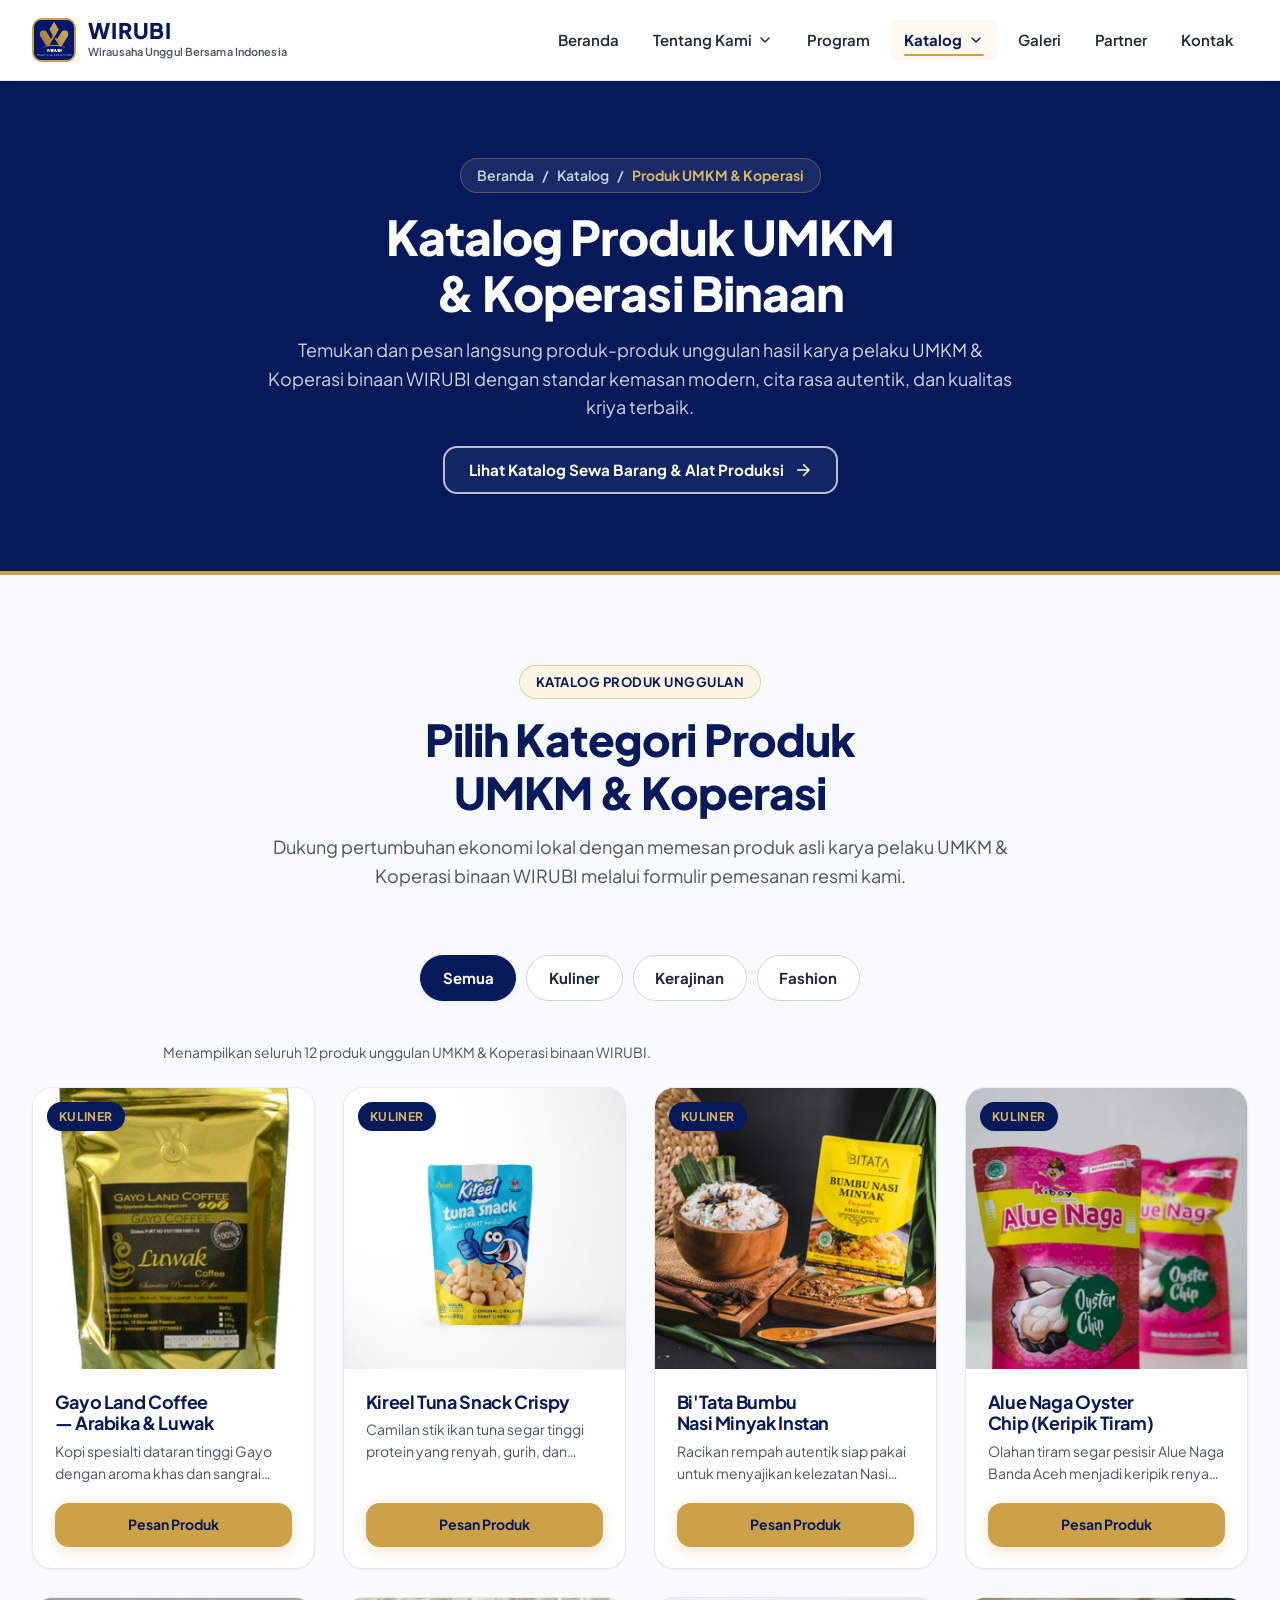
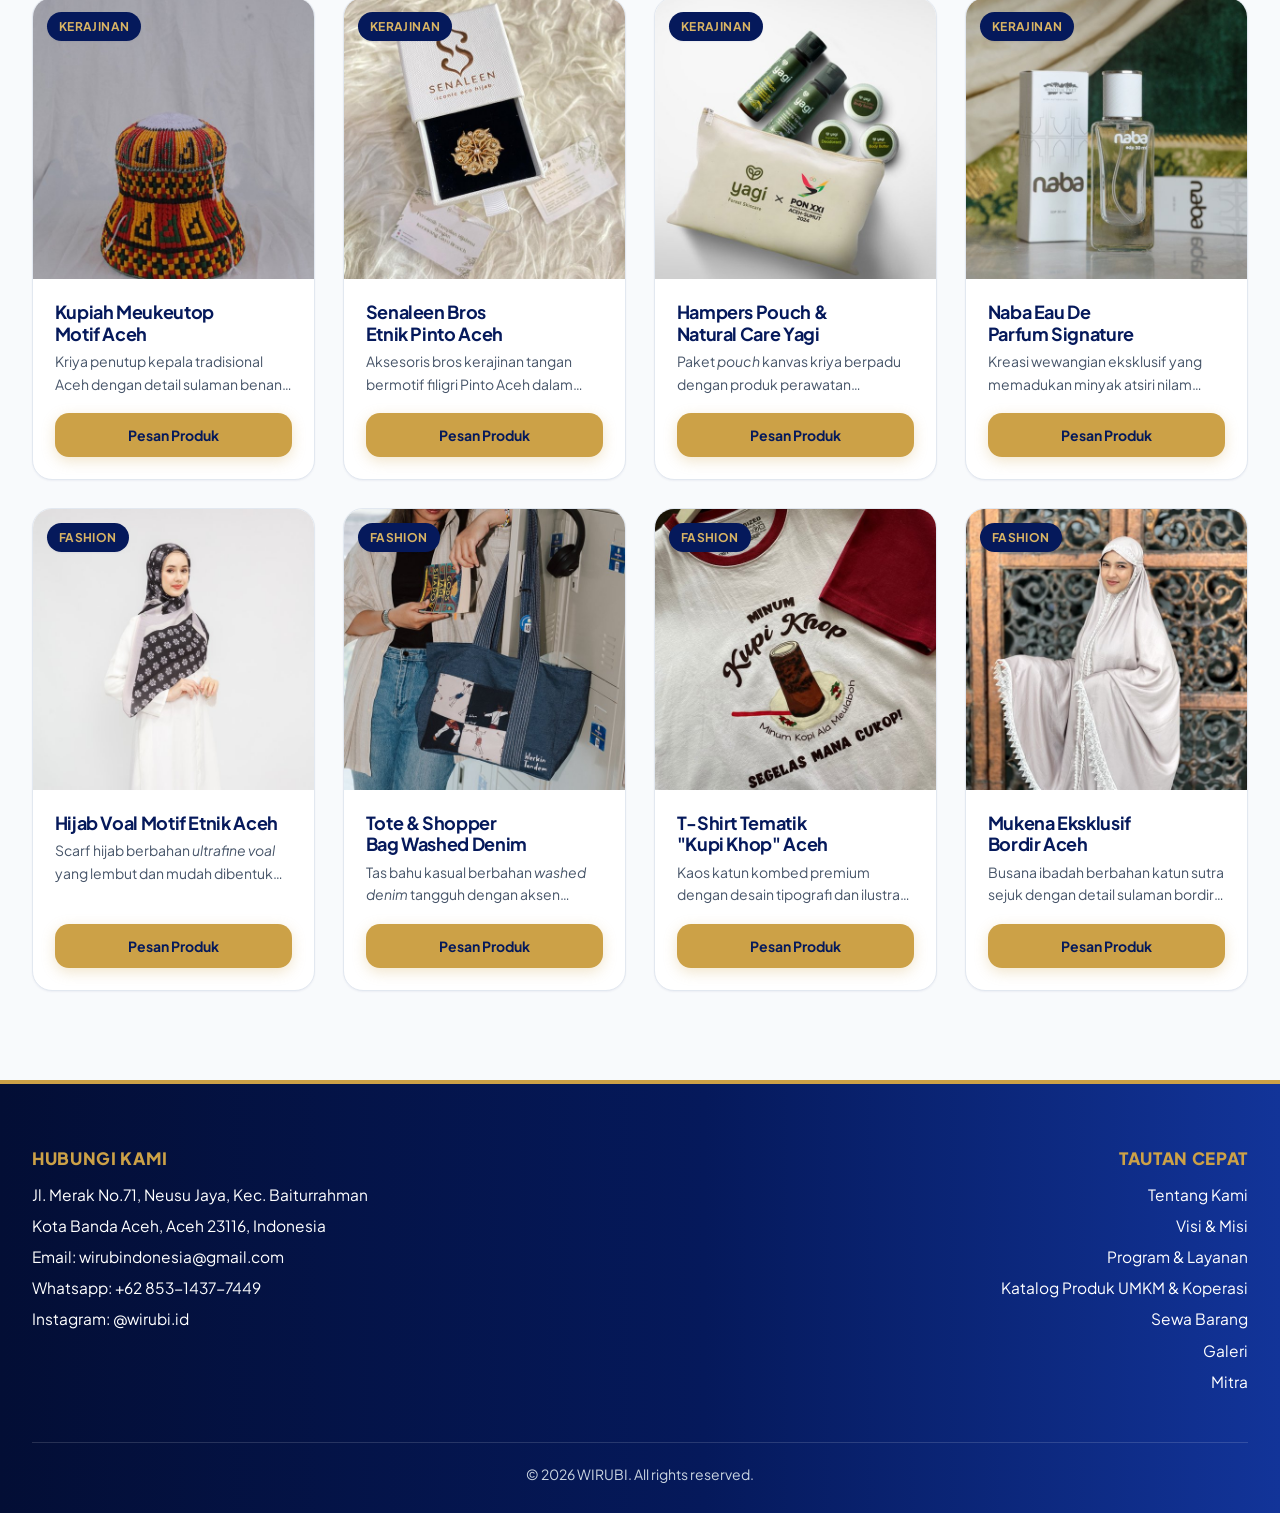
==== commit f3a0c326: "Update katalog-produk.html" ====
--- a/katalog-produk.html
+++ b/katalog-produk.html
@@ -3,8 +3,8 @@
 <head>
   <meta charset="utf-8">
   <meta name="viewport" content="width=device-width, initial-scale=1.0">
-  <title>Katalog Produk UMKM Binaan — WIRUBI (Wirausaha Unggul Bersama Indonesia)</title>
-  <meta name="description" content="Katalog produk unggulan karya UMKM binaan WIRUBI meliputi kategori Kuliner, Kerajinan, dan Fashion dengan pemesanan langsung via WhatsApp.">
+  <title>Katalog Produk UMKM & Koperasi Binaan — WIRUBI (Wirausaha Unggul Bersama Indonesia)</title>
+  <meta name="description" content="Katalog produk unggulan karya UMKM & Koperasi binaan WIRUBI meliputi kategori Kuliner, Kerajinan, dan Fashion dengan pemesanan langsung via WhatsApp.">
   <meta name="theme-color" content="#05195B">
 
   <!-- Preconnect & Google Fonts (Plus Jakarta Sans) -->
@@ -107,7 +107,7 @@
                 </button>
                 <ul class="nav-dropdown__menu" role="list" aria-label="Sub-menu Katalog">
                   <li>
-                    <a href="katalog-produk.html" class="nav-dropdown__item" aria-current="page">Produk UMKM</a>
+                    <a href="katalog-produk.html" class="nav-dropdown__item" aria-current="page">Produk UMKM & Koperasi</a>
                   </li>
                   <li>
                     <a href="sewa-barang.html" class="nav-dropdown__item">Sewa Barang</a>
@@ -135,12 +135,12 @@
           <span aria-hidden="true">/</span>
           <span>Katalog</span>
           <span aria-hidden="true">/</span>
-          <span class="breadcrumb__current" aria-current="page">Produk UMKM</span>
+          <span class="breadcrumb__current" aria-current="page">Produk UMKM & Koperasi</span>
         </nav>
 
-        <h1 id="page-heading" class="page-banner__title">Katalog Produk UMKM Binaan</h1>
+        <h1 id="page-heading" class="page-banner__title">Katalog Produk UMKM & Koperasi Binaan</h1>
         <p class="page-banner__desc">
-          Temukan dan pesan langsung produk-produk unggulan hasil karya pelaku UMKM binaan WIRUBI dengan standar kemasan modern, cita rasa autentik, dan kualitas kriya terbaik.
+          Temukan dan pesan langsung produk-produk unggulan hasil karya pelaku UMKM & Koperasi binaan WIRUBI dengan standar kemasan modern, cita rasa autentik, dan kualitas kriya terbaik.
         </p>
 
         <div class="page-banner__switch">
@@ -161,14 +161,14 @@
       <div class="container">
         <div class="section-header">
           <span class="section-eyebrow">Katalog Produk Unggulan</span>
-          <h2 id="katalog-heading" class="section-title">Pilih Kategori Produk UMKM</h2>
+          <h2 id="katalog-heading" class="section-title">Pilih Kategori Produk UMKM & Koperasi</h2>
           <p>
-            Dukung pertumbuhan ekonomi lokal dengan memesan produk asli karya pelaku UMKM binaan WIRUBI melalui formulir pemesanan resmi kami.
+            Dukung pertumbuhan ekonomi lokal dengan memesan produk asli karya pelaku UMKM & Koperasi binaan WIRUBI melalui formulir pemesanan resmi kami.
           </p>
         </div>
 
         <!-- Filter Kategori (Semua, Kuliner, Kerajinan, Fashion) -->
-        <search aria-label="Filter kategori produk UMKM">
+        <search aria-label="Filter kategori produk UMKM & Koperasi">
           <div class="catalog-filter" role="group" aria-label="Pilih kategori produk">
             <button type="button" class="filter-btn" data-filter="all" aria-pressed="true">Semua</button>
             <button type="button" class="filter-btn" data-filter="kuliner" aria-pressed="false">Kuliner</button>
@@ -178,7 +178,7 @@
         </search>
 
         <p id="catalog-status" class="catalog-status" data-catalog-type="produk" aria-live="polite">
-          Menampilkan seluruh 12 produk unggulan UMKM binaan WIRUBI.
+          Menampilkan seluruh 12 produk unggulan UMKM & Koperasi binaan WIRUBI.
         </p>
 
         <!-- Grid Produk (Rasio Gambar 1:1) -->
@@ -574,8 +574,8 @@
         <dialog id="order-modal" class="order-modal" closedby="any" aria-labelledby="order-modal-title">
           <div class="order-modal__header">
             <div>
-              <span id="order-modal-badge" class="order-modal__badge">Formulir Pemesanan Produk UMKM</span>
-              <h2 id="order-modal-title" class="order-modal__title">Pesan Produk UMKM WIRUBI</h2>
+              <span id="order-modal-badge" class="order-modal__badge">Formulir Pemesanan Produk UMKM & Koperasi</span>
+              <h2 id="order-modal-title" class="order-modal__title">Pesan Produk UMKM & Koperasi WIRUBI</h2>
               <p class="order-modal__subtitle">
                 Lengkapi data di bawah ini. Pesanan otomatis dikirim ke <strong>wirubindonesia@gmail.com</strong>.
               </p>
@@ -731,8 +731,8 @@
         <div class="footer-col footer-col--left">
           <h2 id="kontak-heading" class="footer-col__heading">HUBUNGI KAMI</h2>
           <ul class="footer-plain-list" role="list">
-            <li>Jalan T.Umar No. 263, Setui</li>
-            <li>Banda Aceh, Aceh</li>
+            <li>Jl. Merak No.71, Neusu Jaya, Kec. Baiturrahman</li>
+            <li>Kota Banda Aceh, Aceh 23116, Indonesia</li>
             <li>Email: <a href="mailto:wirubindonesia@gmail.com">wirubindonesia@gmail.com</a></li>
             <li>Whatsapp: <a href="https://wa.me/6285314377449" target="_blank" rel="noopener noreferrer">+62 853-1437-7449</a></li>
             <li>Instagram: <a href="https://www.instagram.com/wirubi.id?utm_source=ig_web_button_share_sheet&amp;cplk=ZDNlZDc0MzIxNw==" target="_blank" rel="noopener noreferrer">@wirubi.id</a></li>
@@ -747,7 +747,7 @@
               <li><a href="index.html#tentang">Tentang Kami</a></li>
               <li><a href="index.html#visi-misi">Visi &amp; Misi</a></li>
               <li><a href="index.html#program">Program &amp; Layanan</a></li>
-              <li><a href="katalog-produk.html">Katalog Produk UMKM</a></li>
+              <li><a href="katalog-produk.html">Katalog Produk UMKM & Koperasi</a></li>
               <li><a href="sewa-barang.html">Sewa Barang</a></li>
               <li><a href="index.html#galeri">Galeri</a></li>
               <li><a href="index.html#partner">Mitra</a></li>
--- a/css/styles.css
+++ b/css/styles.css
@@ -931,6 +931,258 @@
     color: var(--color-text-on-navy-muted);
   }
 
+  /* ==========================================================================
+     VISI & MISI SECTION (#visi-misi - 2-Kolom Grid)
+     ========================================================================== */
+  .visi-misi-block {
+    margin-block-end: 3.5rem;
+    scroll-margin-top: calc(var(--header-height) + 1.25rem);
+  }
+
+  .visi-misi-header {
+    text-align: center;
+    max-inline-size: 44rem;
+    margin-inline: auto;
+    margin-block-end: 2rem;
+  }
+
+  .visi-misi-header__title {
+    font-size: clamp(1.4rem, 1.15rem + 1vw, 1.875rem);
+    font-weight: 800;
+    color: var(--color-navy-900);
+    margin-block-end: 0.5rem;
+  }
+
+  .visi-misi-header__desc {
+    color: var(--color-text-muted);
+    font-size: 0.975rem;
+    line-height: 1.6;
+  }
+
+  .visi-misi-grid {
+    display: grid;
+    grid-template-columns: 1fr;
+    gap: 1.75rem;
+    align-items: stretch;
+  }
+
+  @media (min-width: 860px) {
+    .visi-misi-grid {
+      grid-template-columns: 1fr 1fr;
+      gap: 2rem;
+    }
+  }
+
+  /* Modern Card Styling (White BG, 16px radius, Top Accent Border) */
+  .vm-card {
+    position: relative;
+    background-color: #FFFFFF;
+    border-radius: 16px;
+    border: 1px solid var(--color-border);
+    padding: 2.25rem 2rem;
+    display: flex;
+    flex-direction: column;
+    box-shadow: var(--shadow-sm);
+    transition: transform var(--transition-base), box-shadow var(--transition-base), border-color var(--transition-base);
+    overflow: hidden;
+  }
+
+  .vm-card:hover {
+    transform: translateY(-4px);
+    box-shadow: var(--shadow-md);
+  }
+
+  /* Border Aksen Atas (Emas untuk Visi, Biru untuk Misi) */
+  .vm-card--visi {
+    border-block-start: 4px solid #CCA147;
+  }
+
+  .vm-card--visi:hover {
+    border-color: var(--color-border-strong);
+    border-block-start-color: #CCA147;
+  }
+
+  .vm-card--misi {
+    border-block-start: 4px solid #05195B;
+  }
+
+  .vm-card--misi:hover {
+    border-color: var(--color-border-strong);
+    border-block-start-color: #05195B;
+  }
+
+  .vm-card__header {
+    display: flex;
+    align-items: center;
+    gap: 1rem;
+    margin-block-end: 1.5rem;
+  }
+
+  .vm-card__icon-box {
+    inline-size: 3.25rem;
+    block-size: 3.25rem;
+    border-radius: var(--radius-md);
+    display: grid;
+    place-items: center;
+    flex-shrink: 0;
+  }
+
+  .vm-card__icon-box--gold {
+    background: linear-gradient(135deg, var(--color-gold-50) 0%, var(--color-gold-100) 100%);
+    color: #CCA147;
+    border: 1px solid rgba(204, 161, 71, 0.25);
+  }
+
+  .vm-card__icon-box--navy {
+    background: linear-gradient(135deg, var(--color-navy-50) 0%, var(--color-navy-100) 100%);
+    color: #05195B;
+    border: 1px solid rgba(5, 25, 91, 0.15);
+  }
+
+  .vm-card__badge {
+    display: inline-block;
+    font-size: 0.75rem;
+    font-weight: 800;
+    letter-spacing: 0.08em;
+    text-transform: uppercase;
+    padding: 0.2rem 0.65rem;
+    border-radius: var(--radius-pill);
+    margin-block-end: 0.35rem;
+  }
+
+  .vm-card__badge--gold {
+    background-color: var(--color-gold-100);
+    color: #946816;
+  }
+
+  .vm-card__badge--navy {
+    background-color: var(--color-navy-50);
+    color: #05195B;
+  }
+
+  .vm-card__title {
+    font-size: 1.25rem;
+    font-weight: 700;
+    color: var(--color-navy-900);
+    line-height: 1.3;
+  }
+
+  .vm-card__body {
+    flex: 1;
+    display: flex;
+    flex-direction: column;
+    justify-content: center;
+  }
+
+  /* Visi Text Content */
+  .vm-card__visi-quote {
+    position: relative;
+    padding: 1.25rem 1.35rem;
+    background-color: var(--color-canvas);
+    border-inline-start: 3px solid #CCA147;
+    border-radius: 0 var(--radius-md) var(--radius-md) 0;
+    margin: 0;
+  }
+
+  .vm-card__visi-text {
+    font-size: 1.125rem;
+    font-weight: 600;
+    line-height: 1.75;
+    color: var(--color-navy-950);
+  }
+
+  .vm-card__footer {
+    margin-block-start: 1.75rem;
+    padding-block-start: 1.25rem;
+    border-block-start: 1px dashed var(--color-border);
+  }
+
+  .vm-card__tags {
+    display: flex;
+    flex-wrap: wrap;
+    align-items: center;
+    gap: 0.5rem;
+  }
+
+  .vm-card__tags-label {
+    font-size: 0.8rem;
+    font-weight: 700;
+    color: var(--color-text-muted);
+    text-transform: uppercase;
+    letter-spacing: 0.05em;
+    margin-inline-end: 0.25rem;
+  }
+
+  .vm-tag {
+    display: inline-flex;
+    align-items: center;
+    gap: 0.35rem;
+    font-size: 0.8125rem;
+    font-weight: 600;
+    color: var(--color-navy-900);
+    background-color: var(--color-surface-muted);
+    padding: 0.3rem 0.75rem;
+    border-radius: var(--radius-pill);
+    border: 1px solid var(--color-border);
+  }
+
+  .vm-tag svg {
+    color: #CCA147;
+  }
+
+  /* Misi List with Golden Checkmark Bullets */
+  .vm-card__list {
+    display: flex;
+    flex-direction: column;
+    gap: 0.95rem;
+    list-style: none;
+    padding: 0;
+    margin: 0;
+  }
+
+  .vm-card__item {
+    display: flex;
+    align-items: flex-start;
+    gap: 0.85rem;
+  }
+
+  .vm-card__check {
+    display: inline-flex;
+    align-items: center;
+    justify-content: center;
+    inline-size: 1.625rem;
+    block-size: 1.625rem;
+    border-radius: 50%;
+    background-color: var(--color-gold-100);
+    color: #CCA147;
+    flex-shrink: 0;
+    margin-block-start: 0.15rem;
+    box-shadow: 0 1px 2px rgba(204, 161, 71, 0.25);
+  }
+
+  .vm-card__item-text {
+    font-size: 0.9625rem;
+    line-height: 1.55;
+    color: var(--color-text-body);
+    font-weight: 500;
+  }
+
+  /* Pillars Subheader */
+  .pillars-block {
+    margin-block-start: 1rem;
+  }
+
+  .pillars-header {
+    text-align: center;
+    margin-block-end: 2rem;
+  }
+
+  .pillars-header__title {
+    font-size: clamp(1.4rem, 1.15rem + 1vw, 1.875rem);
+    font-weight: 800;
+    color: var(--color-navy-900);
+  }
+
   /* 3 Pillars Grid (Grid 3 Kolom) */
   .pillars-grid {
     display: grid;
@@ -1598,13 +1850,14 @@
   }
 
   /* ------------------------------------------------------------------------
-     SECTION 7: KONTAK & FOOTER (#kontak) — 4-Column Dark Footer (#030F38)
+     SECTION 7: KONTAK & FOOTER (#kontak) — 2-Column Minimalist (Navy & Gold)
      ------------------------------------------------------------------------ */
   .contact-footer {
-    background-color: #030F38;
-    color: var(--color-text-on-navy);
-    padding-block: clamp(3.75rem, 6vw, 5rem) 2rem;
-    border-block-start: 1px solid rgb(255 255 255 / 0.08);
+    background-color: var(--color-navy-900);
+    background-image: linear-gradient(90deg, var(--color-navy-950) 0%, var(--color-navy-900) 55%, var(--color-navy-700) 100%);
+    color: var(--color-white);
+    padding-block: clamp(3rem, 5vw, 4.25rem) 1.75rem;
+    border-block-start: 4px solid var(--color-gold-500);
     position: relative;
   }
 
@@ -1705,7 +1958,7 @@
     border: 1px solid var(--color-success);
   }
 
-  /* 3-Column Footer Grid */
+  /* 2-Column Minimalist Footer Grid */
   .footer-grid {
     display: grid;
     grid-template-columns: 1fr;
@@ -1713,179 +1966,87 @@
     align-items: start;
   }
 
-  @media (min-width: 640px) {
+  @media (min-width: 768px) {
     .footer-grid {
       grid-template-columns: repeat(2, 1fr);
-      gap: 2.5rem;
-    }
-  }
-
-  @media (min-width: 900px) {
-    .footer-grid {
-      grid-template-columns: 1.4fr 0.75fr 1.35fr;
-      gap: clamp(2.5rem, 4.5vw, 4rem);
+      gap: 2rem;
+      justify-content: space-between;
     }
   }
 
   .footer-col {
     display: flex;
     flex-direction: column;
+    color: #FFFFFF;
+  }
+
+  .footer-col--left {
     align-items: flex-start;
-  }
-
-  /* Kolom 1: Brand */
-  .footer-brand__title {
-    font-size: 1.75rem;
-    font-weight: 800;
-    color: var(--color-white);
-    letter-spacing: 0.02em;
-    line-height: 1.15;
-  }
-
-  .footer-brand__tagline {
-    font-size: 0.9375rem;
-    font-weight: 700;
-    color: var(--color-gold-500);
-    margin-block-start: 0.35rem;
-  }
-
-  .footer-brand__desc {
-    font-size: 0.9rem;
-    color: var(--color-text-on-navy-muted);
-    line-height: 1.65;
-    margin-block-start: 0.875rem;
-    max-inline-size: 36ch;
-  }
-
-  .footer-social {
-    display: flex;
-    align-items: center;
-    gap: 0.75rem;
-    margin-block-start: 1.25rem;
-  }
-
-  .footer-social-btn {
-    inline-size: 2.625rem;
-    block-size: 2.625rem;
-    border-radius: var(--radius-pill);
-    background-color: rgb(255 255 255 / 0.06);
-    border: 1px solid rgb(255 255 255 / 0.16);
-    color: var(--color-white);
-    display: grid;
-    place-items: center;
-    transition: background-color var(--transition-fast), border-color var(--transition-fast), color var(--transition-fast), transform var(--transition-fast);
-  }
-
-  .footer-social-btn:hover {
-    background-color: var(--color-gold-500);
-    border-color: var(--color-gold-500);
-    color: #030F38;
-    transform: translateY(-2px);
+    text-align: left;
+  }
+
+  .footer-col--right {
+    align-items: flex-start;
+    text-align: left;
+  }
+
+  @media (min-width: 768px) {
+    .footer-col--right {
+      align-items: flex-end;
+      text-align: right;
+    }
   }
 
   /* Column Headings */
   .footer-col__heading {
-    font-size: 0.8125rem;
+    font-size: 1.0625rem;
     font-weight: 800;
-    letter-spacing: 0.08em;
+    letter-spacing: 0.04em;
     text-transform: uppercase;
-    color: var(--color-white);
-    margin-block-end: 1.25rem;
-  }
-
-  /* Kolom 2: Navigasi */
-  .footer-nav-list {
+    color: var(--color-gold-500);
+    margin-block-end: 0.875rem;
+  }
+
+  /* Minimalist Plain List (No Card / Box) */
+  .footer-plain-list {
     display: flex;
     flex-direction: column;
-    gap: 0.75rem;
-  }
-
-  .footer-nav-list a {
-    font-size: 0.9375rem;
-    color: var(--color-text-on-navy-muted);
-    transition: color var(--transition-fast), transform var(--transition-fast);
-    display: inline-block;
-  }
-
-  .footer-nav-list a:hover {
+    gap: 0.45rem;
+    list-style: none;
+    padding: 0;
+    margin: 0;
+    color: var(--color-white);
+  }
+
+  .footer-plain-list li {
+    font-size: 0.96875rem;
+    line-height: 1.55;
+    color: var(--color-white);
+  }
+
+  .footer-plain-list a {
+    color: var(--color-white);
+    text-decoration: none;
+    transition: color var(--transition-fast);
+  }
+
+  .footer-plain-list a:hover {
     color: var(--color-gold-500);
-    transform: translateX(3px);
-  }
-
-  /* Kolom 3: Kontak */
-  .footer-contact-list {
-    display: flex;
-    flex-direction: column;
-    gap: 1rem;
-  }
-
-  .footer-contact-item {
-    display: flex;
-    align-items: center;
-    gap: 0.875rem;
-  }
-
-  .footer-contact-icon {
-    inline-size: 2.5rem;
-    block-size: 2.5rem;
-    border-radius: 0.625rem;
-    background-color: rgb(255 255 255 / 0.05);
-    border: 1px solid rgb(255 255 255 / 0.15);
-    color: var(--color-text-on-navy);
-    display: grid;
-    place-items: center;
-    flex-shrink: 0;
-  }
-
-  .footer-contact-icon--gold {
-    border: 1.5px solid var(--color-gold-500);
-    background-color: rgb(204 161 71 / 0.1);
-    color: var(--color-gold-500);
-  }
-
-  .footer-contact-link {
-    font-size: 0.9375rem;
-    font-weight: 500;
-    color: var(--color-text-on-navy);
-    display: inline-flex;
-    align-items: center;
-    gap: 0.35rem;
-    word-break: break-word;
-    transition: color var(--transition-fast);
-  }
-
-  .footer-contact-link:hover {
-    color: var(--color-gold-500);
-  }
-
-  .footer-contact-arrow {
-    font-size: 0.85rem;
-    color: var(--color-gold-500);
-  }
-
-  .footer-contact-item--address {
-    align-items: flex-start;
-  }
-
-  .footer-contact-text {
-    font-size: 0.925rem;
-    color: var(--color-text-on-navy-muted);
-    line-height: 1.55;
-    padding-block-start: 0.15rem;
   }
 
   /* Garis Pembatas Bawah & Copyright */
   .footer-bottom {
-    margin-block-start: clamp(2.75rem, 5vw, 3.75rem);
-    padding-block-start: 1.5rem;
-    border-block-start: 1px solid rgb(255 255 255 / 0.1);
+    margin-block-start: clamp(2.25rem, 4vw, 3rem);
+    padding-block-start: 1.25rem;
+    border-block-start: 1px solid rgb(255 255 255 / 0.14);
     text-align: center;
-    font-size: 0.85rem;
+    font-size: 0.875rem;
     color: var(--color-text-on-navy-muted);
   }
 
   .footer-bottom p {
     margin-inline: auto;
+    color: var(--color-text-on-navy-muted);
   }
 
   @media (forced-colors: active) {
@@ -1893,7 +2054,8 @@
     .filter-btn,
     .program-card,
     .product-card,
-    .pillar-card {
+    .pillar-card,
+    .vm-card {
       border: 1px solid CanvasText;
     }
   }
